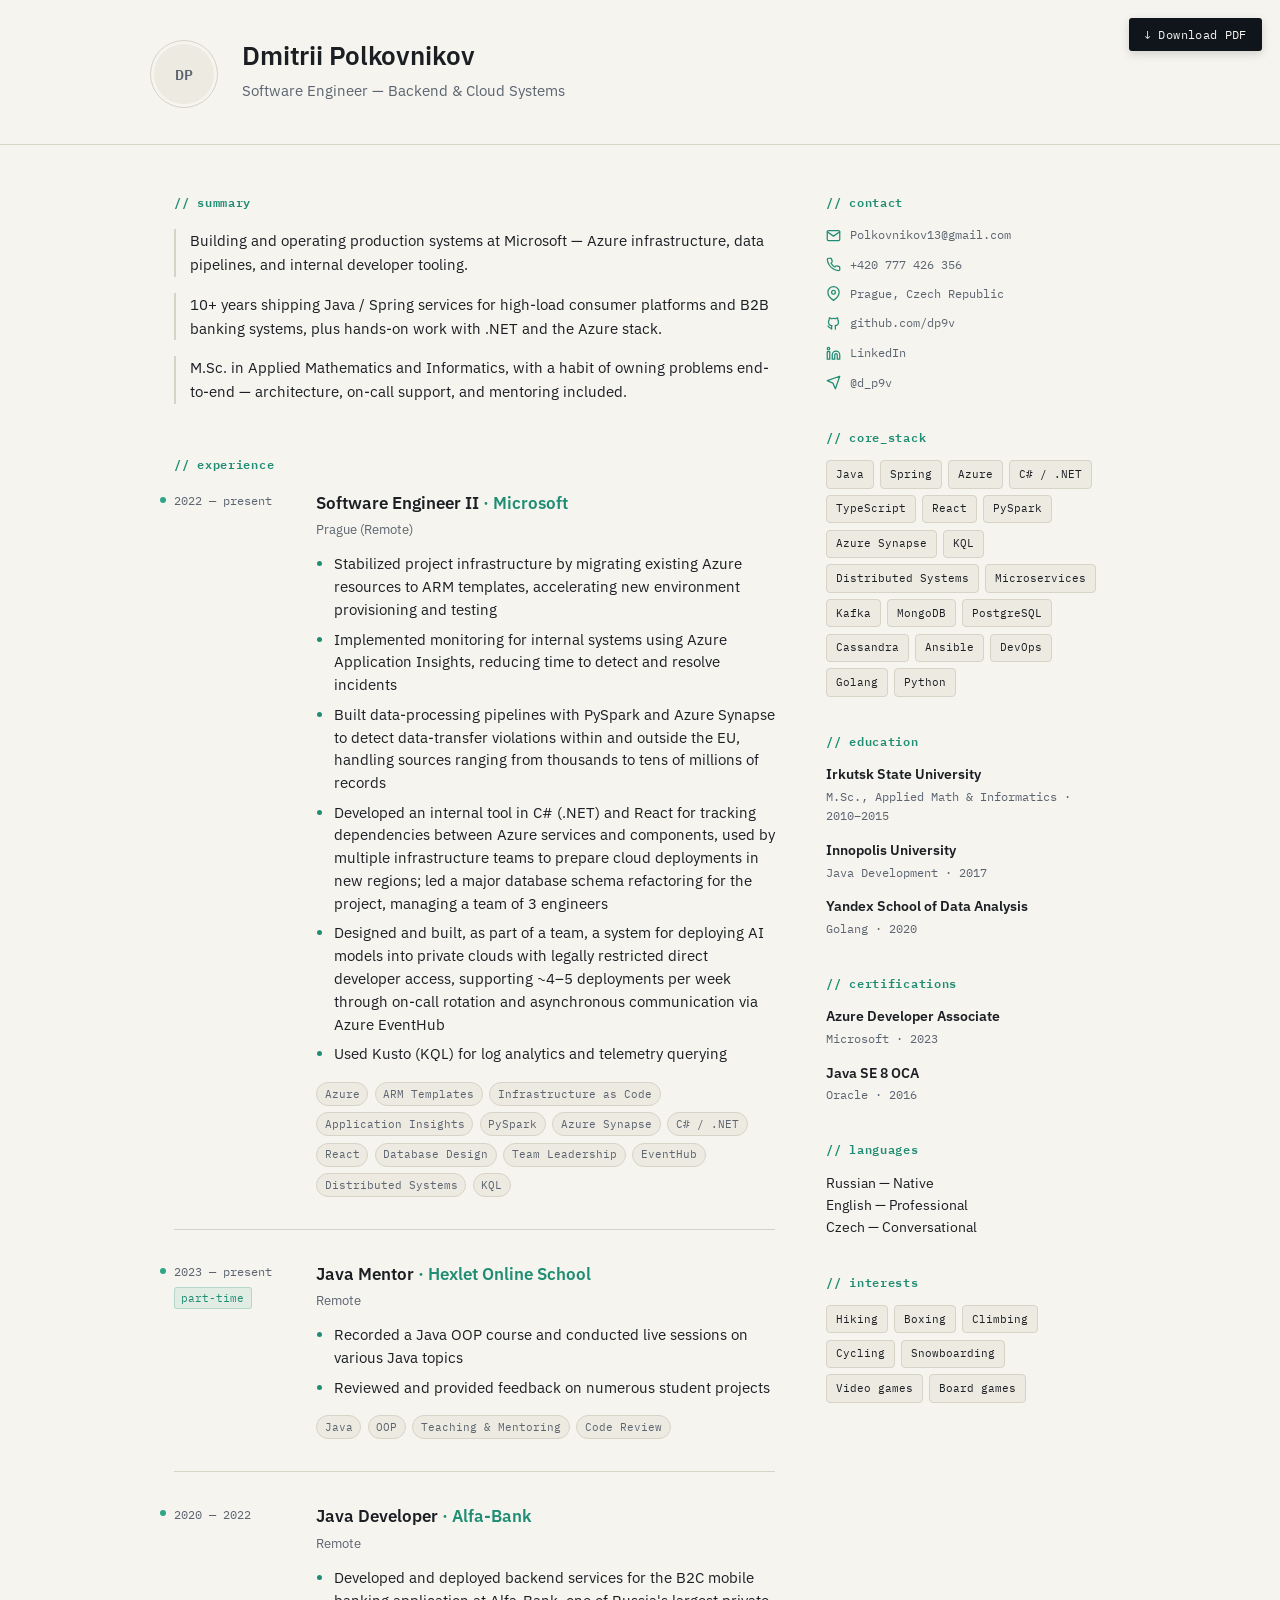
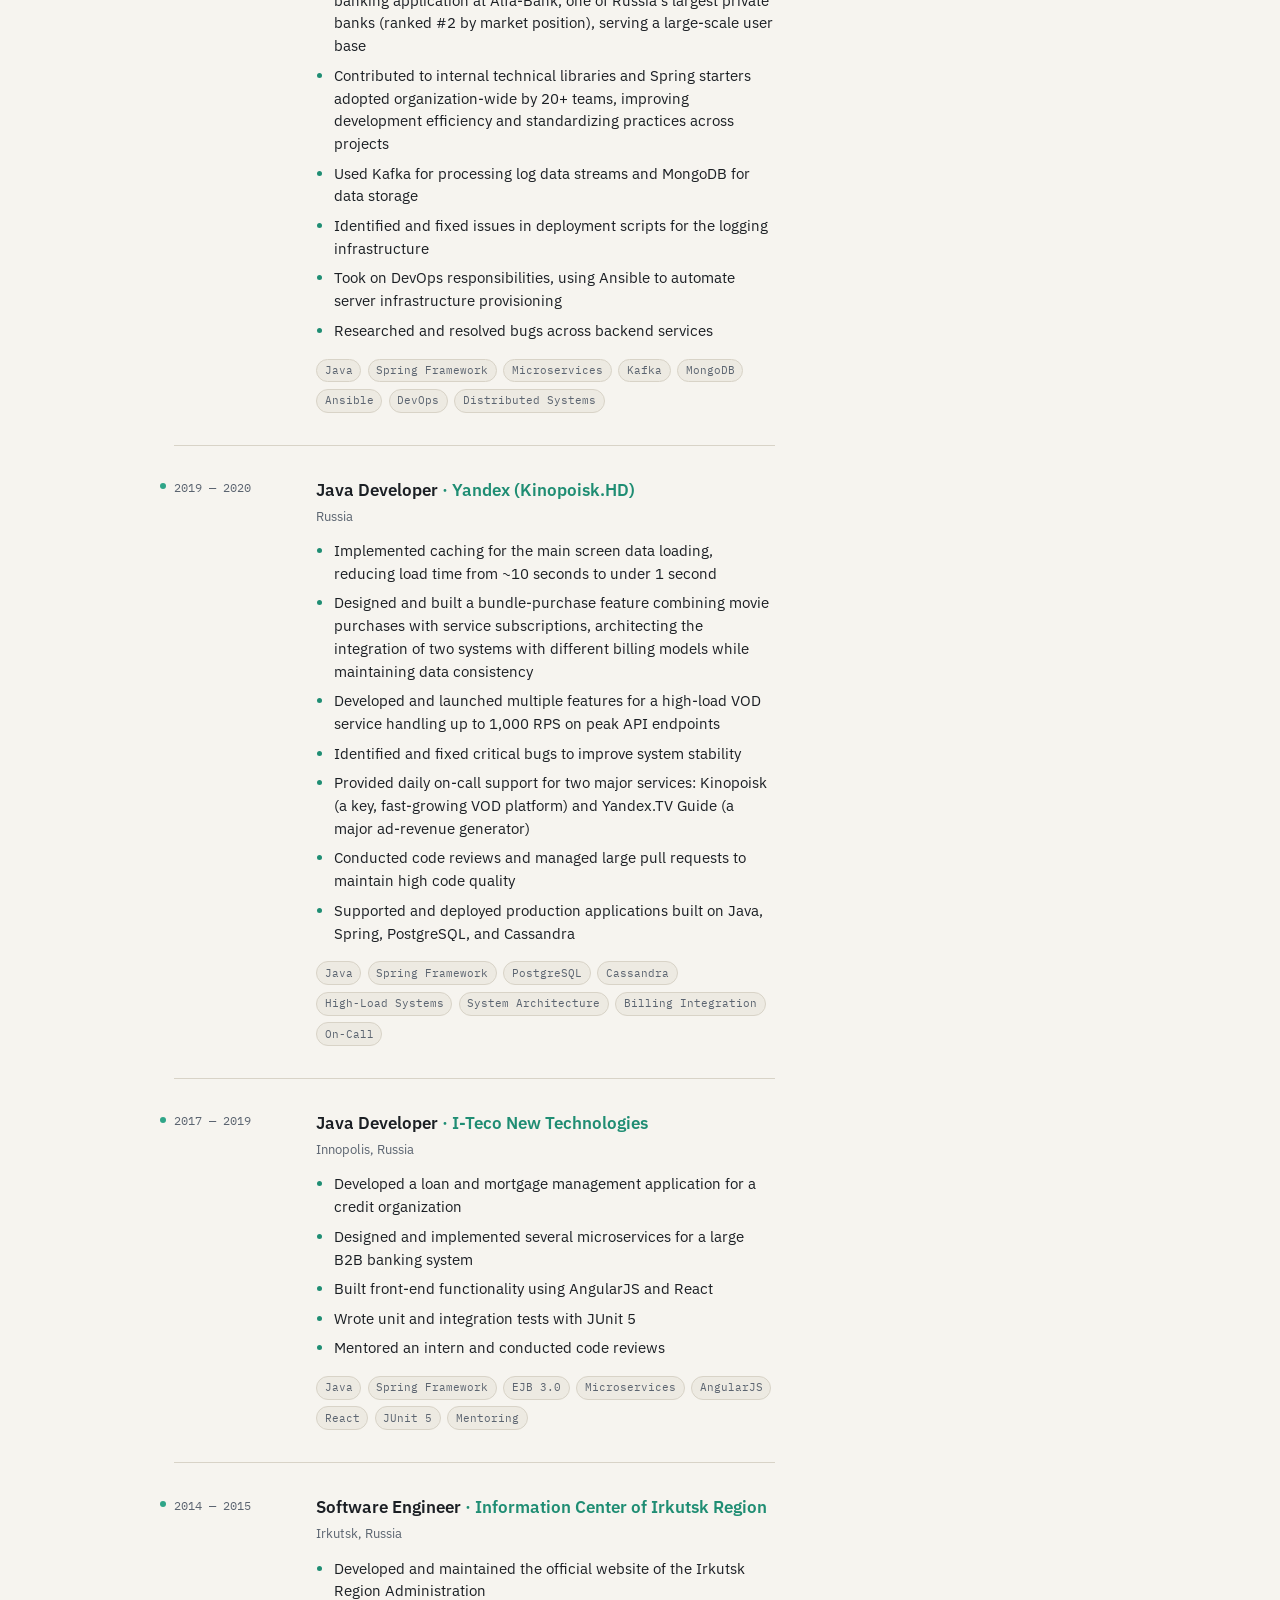
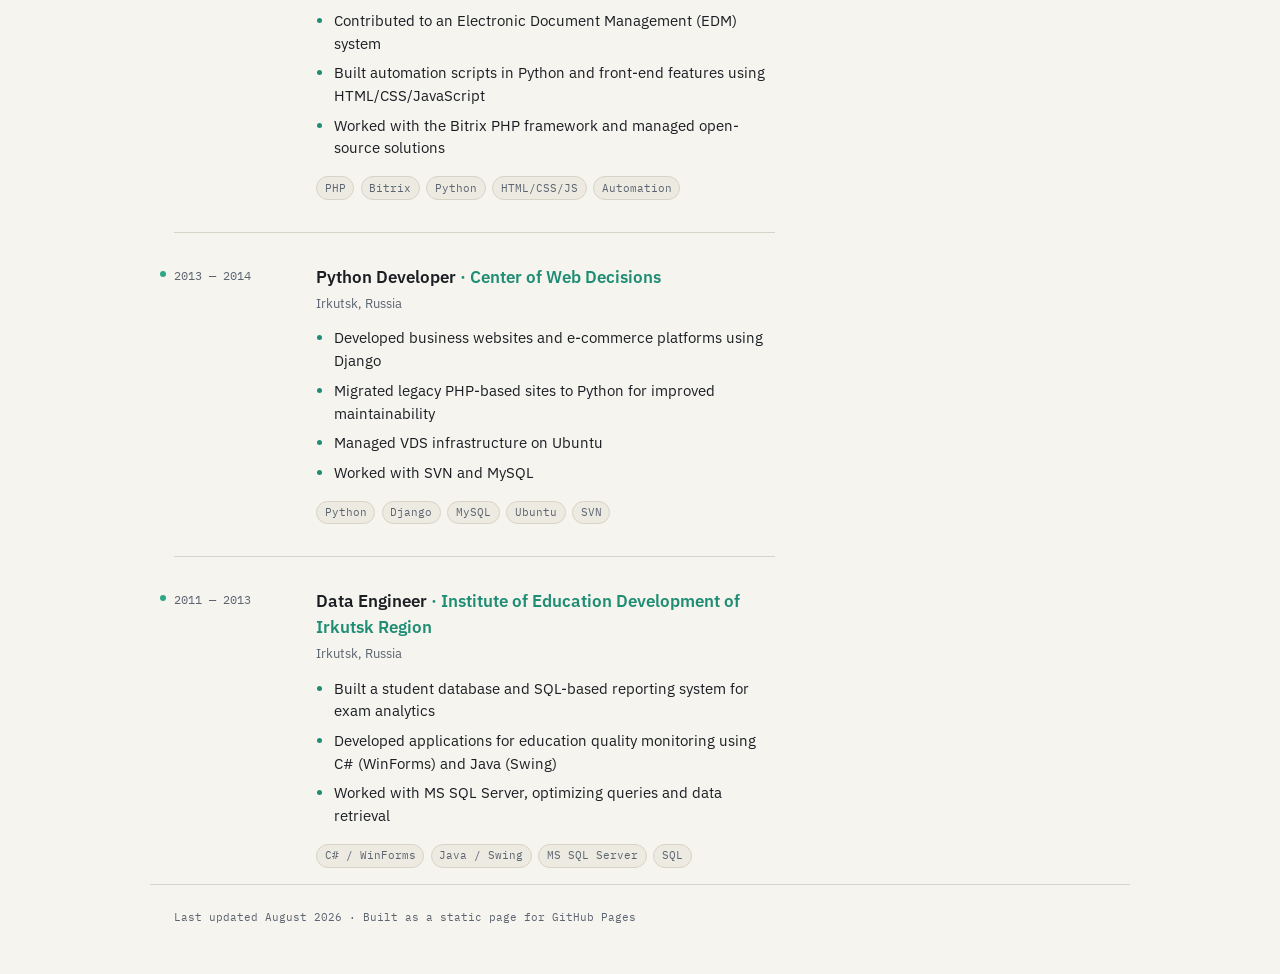
==== index.html @ c94489e0 "Update index.html" ====
<!DOCTYPE html>
<html lang="en">
<head>
<meta charset="UTF-8">
<meta name="viewport" content="width=device-width, initial-scale=1.0">
<title>Dmitrii Polkovnikov — Software Engineer</title>
<meta name="description" content="Dmitrii Polkovnikov — Software Engineer, backend & cloud systems, Prague, Czech Republic.">
<link rel="preconnect" href="https://fonts.googleapis.com">
<link rel="preconnect" href="https://fonts.gstatic.com" crossorigin>
<link href="https://fonts.googleapis.com/css2?family=IBM+Plex+Mono:wght@400;500;600;700&family=IBM+Plex+Sans:wght@400;500;600;700&display=swap" rel="stylesheet">
<style>
  :root{
    --ink: #10151c;
    --paper: #f6f4ef;
    --paper-alt: #edeae2;
    --paper-text: #1b1f24;
    --text-soft: #5b6470;
    --rule: #d8d3c7;
    --accent: #2fa588;
    --accent-dim: #1f8d73;
    --amber: #b5822a;
    --mono: 'IBM Plex Mono', ui-monospace, SFMono-Regular, Menlo, monospace;
    --sans: 'IBM Plex Sans', -apple-system, BlinkMacSystemFont, 'Segoe UI', sans-serif;
    --max: 980px;
  }

  *{ box-sizing: border-box; }
  html{ scroll-behavior: smooth; }
  body{
    margin:0;
    background: var(--paper);
    color: var(--paper-text);
    font-family: var(--sans);
    line-height: 1.55;
    -webkit-font-smoothing: antialiased;
  }
  a{ color: inherit; }

  .eyebrow{
    font-family: var(--mono);
    font-size: 0.74rem;
    letter-spacing: 0.06em;
    color: var(--accent-dim);
    text-transform: lowercase;
    margin: 0 0 1.1rem 0;
    font-weight: 600;
  }

  /* ---------- Print button ---------- */
  #print-btn{
    position: fixed;
    top: 18px;
    right: 18px;
    z-index: 50;
    font-family: var(--mono);
    font-size: 0.76rem;
    letter-spacing: 0.03em;
    background: var(--ink);
    color: var(--paper);
    border: none;
    padding: 0.55rem 0.95rem;
    border-radius: 3px;
    cursor: pointer;
    box-shadow: 0 3px 10px rgba(0,0,0,0.15);
    transition: transform 0.15s ease, box-shadow 0.15s ease;
  }
  #print-btn:hover{ transform: translateY(-1px); }
  #print-btn:focus-visible{ outline: 2px solid var(--accent); outline-offset: 2px; }

  /* ---------- Hero (quiet) ---------- */
  .hero{
    border-bottom: 1px solid var(--rule);
    padding: 2.2rem 1.5rem 1.9rem;
  }
  .hero-inner{
    max-width: var(--max);
    margin: 0 auto;
    display: flex;
    gap: 1.5rem;
    align-items: center;
  }
  .avatar-wrap{
    flex: none;
    width: 68px;
    height: 68px;
    border-radius: 50%;
    border: 1px solid var(--rule);
    padding: 3px;
  }
  #avatar, #avatar-fallback{
    width: 100%;
    height: 100%;
    border-radius: 50%;
    object-fit: cover;
    display: block;
  }
  #avatar-fallback{
    display: none;
    align-items: center;
    justify-content: center;
    background: var(--paper-alt);
    font-family: var(--mono);
    font-weight: 600;
    font-size: 0.95rem;
    letter-spacing: 0.03em;
    color: var(--text-soft);
  }
  .hero-text{ min-width: 0; }
  .hero h1{
    font-family: var(--sans);
    font-size: clamp(1.35rem, 3vw, 1.65rem);
    font-weight: 600;
    letter-spacing: -0.005em;
    margin: 0 0 0.2rem;
  }
  .hero .role{
    font-size: 0.94rem;
    color: var(--text-soft);
    margin: 0 0 0.7rem;
  }
  .contact-list{
    list-style: none;
    display: flex;
    flex-direction: column;
    gap: 0.6rem;
    padding: 0;
    margin: 0;
    font-family: var(--mono);
    font-size: 0.78rem;
    color: var(--text-soft);
  }
  .contact-list li{ display: flex; align-items: center; gap: 0.55rem; }
  .contact-list svg{
    flex: none;
    width: 15px;
    height: 15px;
    color: var(--accent-dim);
  }
  .contact-list a{ text-decoration: none; border-bottom: 1px solid transparent; word-break: break-word; }
  .contact-list a:hover{ border-color: var(--accent-dim); color: var(--accent-dim); }

  /* ---------- Layout ---------- */
  .layout{
    max-width: var(--max);
    margin: 0 auto;
    padding: 3rem 1.5rem 1rem;
    display: grid;
    grid-template-columns: 1fr 280px;
    gap: 3.2rem;
    align-items: start;
  }
  main section{ margin-bottom: 3.2rem; }
  main section:last-child{ margin-bottom: 0; }

  .summary-lines{ max-width: 62ch; }
  .summary-lines p{
    margin: 0 0 1rem;
    padding-left: 0.9rem;
    border-left: 2px solid var(--rule);
    font-size: 0.96rem;
  }
  .summary-lines p:last-child{ margin-bottom: 0; }

  /* ---------- Experience log ---------- */
  .log-entry{
    position: relative;
    display: grid;
    grid-template-columns: 118px 1fr;
    gap: 1.5rem;
    padding-bottom: 2rem;
    border-bottom: 1px solid var(--rule);
    margin-bottom: 2rem;
  }
  .log-entry:last-child{ border-bottom: none; margin-bottom: 0; padding-bottom: 0; }

  .entry-meta{
    font-family: var(--mono);
    font-size: 0.74rem;
    color: var(--text-soft);
    padding-top: 0.15rem;
    position: relative;
  }
  .entry-meta::before{
    content: "";
    position: absolute;
    left: -0.85rem;
    top: 0.35rem;
    width: 6px;
    height: 6px;
    border-radius: 50%;
    background: var(--accent);
  }
  .entry-date{ display: block; line-height: 1.4; }
  .entry-tag{
    display: inline-block;
    margin-top: 0.4rem;
    font-size: 0.66rem;
    color: var(--accent-dim);
    background: rgba(47,165,136,0.1);
    border: 1px solid rgba(47,165,136,0.25);
    padding: 0.1rem 0.4rem;
    border-radius: 3px;
  }

  .entry-body h3{
    font-family: var(--sans);
    font-size: 1.04rem;
    font-weight: 600;
    margin: 0 0 0.15rem;
  }
  .entry-company{ color: var(--accent-dim); font-weight: 600; }
  .entry-location{
    margin: 0 0 0.85rem;
    font-size: 0.83rem;
    color: var(--text-soft);
  }
  .entry-body ul{
    margin: 0 0 1rem;
    padding-left: 1.1rem;
  }
  .entry-body li{
    margin-bottom: 0.42rem;
    font-size: 0.92rem;
  }
  .entry-body li::marker{ color: var(--accent-dim); }

  .entry-skills{
    display: flex;
    flex-wrap: wrap;
    gap: 0.4rem;
  }
  .entry-skills span{
    font-family: var(--mono);
    font-size: 0.68rem;
    color: var(--text-soft);
    border: 1px solid var(--rule);
    padding: 0.16rem 0.48rem;
    border-radius: 999px;
    background: var(--paper-alt);
  }

  /* ---------- Sidebar ---------- */
  aside{
    display: flex;
    flex-direction: column;
    gap: 2.2rem;
  }
  .side-block h4{
    font-family: var(--mono);
    font-size: 0.74rem;
    letter-spacing: 0.06em;
    text-transform: lowercase;
    color: var(--accent-dim);
    margin: 0 0 0.85rem;
    font-weight: 600;
  }

  .chip-cloud{ display: flex; flex-wrap: wrap; gap: 0.4rem; }
  .chip-cloud span{
    font-family: var(--mono);
    font-size: 0.7rem;
    padding: 0.28rem 0.55rem;
    border-radius: 4px;
    background: var(--paper-alt);
    border: 1px solid var(--rule);
    color: var(--paper-text);
  }

  .side-list{ display: flex; flex-direction: column; gap: 0.9rem; }
  .side-item h5{
    font-size: 0.86rem;
    font-weight: 600;
    margin: 0 0 0.1rem;
  }
  .side-item p{
    margin: 0;
    font-size: 0.78rem;
    color: var(--text-soft);
    font-family: var(--mono);
  }

  .side-block p.plain{
    margin: 0;
    font-size: 0.86rem;
    color: var(--paper-text);
    line-height: 1.6;
  }

  footer{
    max-width: var(--max);
    margin: 0 auto;
    padding: 1.5rem 1.5rem 3rem;
    font-family: var(--mono);
    font-size: 0.7rem;
    color: var(--text-soft);
    border-top: 1px solid var(--rule);
  }

  /* ---------- Responsive ---------- */
  @media (max-width: 800px){
    .layout{ grid-template-columns: 1fr; gap: 2.4rem; }
    aside{ position: static; }
  }
  @media (max-width: 560px){
    .hero-inner{ flex-direction: column; align-items: flex-start; }
    .log-entry{ grid-template-columns: 1fr; }
    .entry-meta::before{ left: -0.6rem; }
  }

  /* ---------- Print ---------- */
  @media print{
    #print-btn{ display: none; }

    *{
      -webkit-print-color-adjust: exact;
      print-color-adjust: exact;
    }

    /* Print as one continuous page, matching the on-screen layout
       exactly (two-column sidebar, grid entries) instead of
       paginating into A4/Letter sheets. */
    html, body{ background: var(--paper); }

    @page{
      size: 1180px 100000px;
      margin: 0;
    }

    .hero{ padding-top: 2.2rem; }
    footer{ padding-bottom: 2.2rem; }
  }
</style>
</head>
<body>

<button id="print-btn" onclick="window.print()">↓ Download PDF</button>

<header class="hero">
  <div class="hero-inner">
    <div class="avatar-wrap">
      <img id="avatar" src="photo.jpg" alt="Dmitrii Polkovnikov"
           onerror="this.style.display='none'; document.getElementById('avatar-fallback').style.display='flex';">
      <div id="avatar-fallback">DP</div>
    </div>
    <div class="hero-text">
      <h1>Dmitrii Polkovnikov</h1>
      <p class="role">Software Engineer — Backend &amp; Cloud Systems</p>
    </div>
  </div>
</header>

<div class="layout">
  <main>

    <section class="summary">
      <p class="eyebrow">// summary</p>
      <div class="summary-lines">
        <p>Building and operating production systems at Microsoft — Azure infrastructure, data pipelines, and internal developer tooling.</p>
        <p>10+ years shipping Java / Spring services for high-load consumer platforms and B2B banking systems, plus hands-on work with .NET and the Azure stack.</p>
        <p>M.Sc. in Applied Mathematics and Informatics, with a habit of owning problems end-to-end — architecture, on-call support, and mentoring included.</p>
      </div>
    </section>

    <section class="experience">
      <p class="eyebrow">// experience</p>

      <article class="log-entry">
        <div class="entry-meta">
          <span class="entry-date">2022 — present</span>
        </div>
        <div class="entry-body">
          <h3>Software Engineer II <span class="entry-company">· Microsoft</span></h3>
          <p class="entry-location">Prague (Remote)</p>
          <ul>
            <li>Stabilized project infrastructure by migrating existing Azure resources to ARM templates, accelerating new environment provisioning and testing</li>
            <li>Implemented monitoring for internal systems using Azure Application Insights, reducing time to detect and resolve incidents</li>
            <li>Built data-processing pipelines with PySpark and Azure Synapse to detect data-transfer violations within and outside the EU, handling sources ranging from thousands to tens of millions of records</li>
            <li>Developed an internal tool in C# (.NET) and React for tracking dependencies between Azure services and components, used by multiple infrastructure teams to prepare cloud deployments in new regions; led a major database schema refactoring for the project, managing a team of 3 engineers</li>
            <li>Designed and built, as part of a team, a system for deploying AI models into private clouds with legally restricted direct developer access, supporting ~4–5 deployments per week through on-call rotation and asynchronous communication via Azure EventHub</li>
            <li>Used Kusto (KQL) for log analytics and telemetry querying</li>
          </ul>
          <div class="entry-skills">
            <span>Azure</span><span>ARM Templates</span><span>Infrastructure as Code</span><span>Application Insights</span>
            <span>PySpark</span><span>Azure Synapse</span><span>C# / .NET</span><span>React</span>
            <span>Database Design</span><span>Team Leadership</span><span>EventHub</span><span>Distributed Systems</span><span>KQL</span>
          </div>
        </div>
      </article>

      <article class="log-entry">
        <div class="entry-meta">
          <span class="entry-date">2023 — present</span>
          <span class="entry-tag">part-time</span>
        </div>
        <div class="entry-body">
          <h3>Java Mentor <span class="entry-company">· Hexlet Online School</span></h3>
          <p class="entry-location">Remote</p>
          <ul>
            <li>Recorded a Java OOP course and conducted live sessions on various Java topics</li>
            <li>Reviewed and provided feedback on numerous student projects</li>
          </ul>
          <div class="entry-skills">
            <span>Java</span><span>OOP</span><span>Teaching &amp; Mentoring</span><span>Code Review</span>
          </div>
        </div>
      </article>

      <article class="log-entry">
        <div class="entry-meta">
          <span class="entry-date">2020 — 2022</span>
        </div>
        <div class="entry-body">
          <h3>Java Developer <span class="entry-company">· Alfa-Bank</span></h3>
          <p class="entry-location">Remote</p>
          <ul>
            <li>Developed and deployed backend services for the B2C mobile banking application at Alfa-Bank, one of Russia's largest private banks (ranked #2 by market position), serving a large-scale user base</li>
            <li>Contributed to internal technical libraries and Spring starters adopted organization-wide by 20+ teams, improving development efficiency and standardizing practices across projects</li>
            <li>Used Kafka for processing log data streams and MongoDB for data storage</li>
            <li>Identified and fixed issues in deployment scripts for the logging infrastructure</li>
            <li>Took on DevOps responsibilities, using Ansible to automate server infrastructure provisioning</li>
            <li>Researched and resolved bugs across backend services</li>
          </ul>
          <div class="entry-skills">
            <span>Java</span><span>Spring Framework</span><span>Microservices</span><span>Kafka</span>
            <span>MongoDB</span><span>Ansible</span><span>DevOps</span><span>Distributed Systems</span>
          </div>
        </div>
      </article>

      <article class="log-entry">
        <div class="entry-meta">
          <span class="entry-date">2019 — 2020</span>
        </div>
        <div class="entry-body">
          <h3>Java Developer <span class="entry-company">· Yandex (Kinopoisk.HD)</span></h3>
          <p class="entry-location">Russia</p>
          <ul>
            <li>Implemented caching for the main screen data loading, reducing load time from ~10 seconds to under 1 second</li>
            <li>Designed and built a bundle-purchase feature combining movie purchases with service subscriptions, architecting the integration of two systems with different billing models while maintaining data consistency</li>
            <li>Developed and launched multiple features for a high-load VOD service handling up to 1,000 RPS on peak API endpoints</li>
            <li>Identified and fixed critical bugs to improve system stability</li>
            <li>Provided daily on-call support for two major services: Kinopoisk (a key, fast-growing VOD platform) and Yandex.TV Guide (a major ad-revenue generator)</li>
            <li>Conducted code reviews and managed large pull requests to maintain high code quality</li>
            <li>Supported and deployed production applications built on Java, Spring, PostgreSQL, and Cassandra</li>
          </ul>
          <div class="entry-skills">
            <span>Java</span><span>Spring Framework</span><span>PostgreSQL</span><span>Cassandra</span>
            <span>High-Load Systems</span><span>System Architecture</span><span>Billing Integration</span><span>On-Call</span>
          </div>
        </div>
      </article>

      <article class="log-entry">
        <div class="entry-meta">
          <span class="entry-date">2017 — 2019</span>
        </div>
        <div class="entry-body">
          <h3>Java Developer <span class="entry-company">· I-Teco New Technologies</span></h3>
          <p class="entry-location">Innopolis, Russia</p>
          <ul>
            <li>Developed a loan and mortgage management application for a credit organization</li>
            <li>Designed and implemented several microservices for a large B2B banking system</li>
            <li>Built front-end functionality using AngularJS and React</li>
            <li>Wrote unit and integration tests with JUnit 5</li>
            <li>Mentored an intern and conducted code reviews</li>
          </ul>
          <div class="entry-skills">
            <span>Java</span><span>Spring Framework</span><span>EJB 3.0</span><span>Microservices</span>
            <span>AngularJS</span><span>React</span><span>JUnit 5</span><span>Mentoring</span>
          </div>
        </div>
      </article>

      <article class="log-entry">
        <div class="entry-meta">
          <span class="entry-date">2014 — 2015</span>
        </div>
        <div class="entry-body">
          <h3>Software Engineer <span class="entry-company">· Information Center of Irkutsk Region</span></h3>
          <p class="entry-location">Irkutsk, Russia</p>
          <ul>
            <li>Developed and maintained the official website of the Irkutsk Region Administration</li>
            <li>Contributed to an Electronic Document Management (EDM) system</li>
            <li>Built automation scripts in Python and front-end features using HTML/CSS/JavaScript</li>
            <li>Worked with the Bitrix PHP framework and managed open-source solutions</li>
          </ul>
          <div class="entry-skills">
            <span>PHP</span><span>Bitrix</span><span>Python</span><span>HTML/CSS/JS</span><span>Automation</span>
          </div>
        </div>
      </article>

      <article class="log-entry">
        <div class="entry-meta">
          <span class="entry-date">2013 — 2014</span>
        </div>
        <div class="entry-body">
          <h3>Python Developer <span class="entry-company">· Center of Web Decisions</span></h3>
          <p class="entry-location">Irkutsk, Russia</p>
          <ul>
            <li>Developed business websites and e-commerce platforms using Django</li>
            <li>Migrated legacy PHP-based sites to Python for improved maintainability</li>
            <li>Managed VDS infrastructure on Ubuntu</li>
            <li>Worked with SVN and MySQL</li>
          </ul>
          <div class="entry-skills">
            <span>Python</span><span>Django</span><span>MySQL</span><span>Ubuntu</span><span>SVN</span>
          </div>
        </div>
      </article>

      <article class="log-entry">
        <div class="entry-meta">
          <span class="entry-date">2011 — 2013</span>
        </div>
        <div class="entry-body">
          <h3>Data Engineer <span class="entry-company">· Institute of Education Development of Irkutsk Region</span></h3>
          <p class="entry-location">Irkutsk, Russia</p>
          <ul>
            <li>Built a student database and SQL-based reporting system for exam analytics</li>
            <li>Developed applications for education quality monitoring using C# (WinForms) and Java (Swing)</li>
            <li>Worked with MS SQL Server, optimizing queries and data retrieval</li>
          </ul>
          <div class="entry-skills">
            <span>C# / WinForms</span><span>Java / Swing</span><span>MS SQL Server</span><span>SQL</span>
          </div>
        </div>
      </article>

    </section>
  </main>

  <aside>
    <div class="side-block">
      <h4>// contact</h4>
      <ul class="contact-list">
        <li>
          <svg viewBox="0 0 24 24" fill="none" stroke="currentColor" stroke-width="2" stroke-linecap="round" stroke-linejoin="round"><path d="M4 4h16c1.1 0 2 .9 2 2v12c0 1.1-.9 2-2 2H4c-1.1 0-2-.9-2-2V6c0-1.1.9-2 2-2z"></path><polyline points="22 6 12 13 2 6"></polyline></svg>
          <a href="mailto:Polkovnikov13@gmail.com">Polkovnikov13@gmail.com</a>
        </li>
        <li>
          <svg viewBox="0 0 24 24" fill="none" stroke="currentColor" stroke-width="2" stroke-linecap="round" stroke-linejoin="round"><path d="M22 16.92v3a2 2 0 0 1-2.18 2 19.79 19.79 0 0 1-8.63-3.07 19.5 19.5 0 0 1-6-6 19.79 19.79 0 0 1-3.07-8.67A2 2 0 0 1 4.11 2h3a2 2 0 0 1 2 1.72c.13.96.36 1.9.7 2.81a2 2 0 0 1-.45 2.11L8.09 9.91a16 16 0 0 0 6 6l1.27-1.27a2 2 0 0 1 2.11-.45c.91.34 1.85.57 2.81.7A2 2 0 0 1 22 16.92z"></path></svg>
          <span>+420 777 426 356</span>
        </li>
        <li>
          <svg viewBox="0 0 24 24" fill="none" stroke="currentColor" stroke-width="2" stroke-linecap="round" stroke-linejoin="round"><path d="M21 10c0 7-9 13-9 13s-9-6-9-13a9 9 0 0 1 18 0z"></path><circle cx="12" cy="10" r="3"></circle></svg>
          <span>Prague, Czech Republic</span>
        </li>
        <li>
          <svg viewBox="0 0 24 24" fill="none" stroke="currentColor" stroke-width="2" stroke-linecap="round" stroke-linejoin="round"><path d="M9 19c-4.3 1.4-4.3-2.5-6-3m12 5v-3.5c0-1 .1-1.4-.5-2 2.8-.3 5.5-1.4 5.5-6a4.6 4.6 0 0 0-1.3-3.2 4.2 4.2 0 0 0-.1-3.2s-1.1-.3-3.5 1.3a12.3 12.3 0 0 0-6.2 0C6.5 2.8 5.4 3.1 5.4 3.1a4.2 4.2 0 0 0-.1 3.2A4.6 4.6 0 0 0 4 9.5c0 4.6 2.7 5.7 5.5 6-.6.6-.6 1.2-.5 2V21"></path></svg>
          <a href="https://github.com/dp9v" target="_blank" rel="noopener">github.com/dp9v</a>
        </li>
        <li>
          <svg viewBox="0 0 24 24" fill="none" stroke="currentColor" stroke-width="2" stroke-linecap="round" stroke-linejoin="round"><path d="M16 8a6 6 0 0 1 6 6v7h-4v-7a2 2 0 0 0-2-2 2 2 0 0 0-2 2v7h-4v-7a6 6 0 0 1 6-6z"></path><rect x="2" y="9" width="4" height="12"></rect><circle cx="4" cy="4" r="2"></circle></svg>
          <a href="https://www.linkedin.com/in/dmitrii-polkovnikov" target="_blank" rel="noopener">LinkedIn</a>
        </li>
        <li>
          <svg viewBox="0 0 24 24" fill="none" stroke="currentColor" stroke-width="2" stroke-linecap="round" stroke-linejoin="round"><polygon points="22 2 15 22 11 13 2 9 22 2"></polygon></svg>
          <a href="https://t.me/d_p9v" target="_blank" rel="noopener">@d_p9v</a>
        </li>
      </ul>
    </div>

    <div class="side-block">
      <h4>// core_stack</h4>
      <div class="chip-cloud">
        <span>Java</span><span>Spring</span><span>Azure</span><span>C# / .NET</span>
        <span>TypeScript</span><span>React</span><span>PySpark</span><span>Azure Synapse</span><span>KQL</span>
        <span>Distributed Systems</span><span>Microservices</span><span>Kafka</span><span>MongoDB</span>
        <span>PostgreSQL</span><span>Cassandra</span><span>Ansible</span><span>DevOps</span>
        <span>Golang</span><span>Python</span>
      </div>
    </div>

    <div class="side-block">
      <h4>// education</h4>
      <div class="side-list">
        <div class="side-item">
          <h5>Irkutsk State University</h5>
          <p>M.Sc., Applied Math &amp; Informatics · 2010–2015</p>
        </div>
        <div class="side-item">
          <h5>Innopolis University</h5>
          <p>Java Development · 2017</p>
        </div>
        <div class="side-item">
          <h5>Yandex School of Data Analysis</h5>
          <p>Golang · 2020</p>
        </div>
      </div>
    </div>

    <div class="side-block">
      <h4>// certifications</h4>
      <div class="side-list">
        <div class="side-item">
          <h5>Azure Developer Associate</h5>
          <p>Microsoft · 2023</p>
        </div>
        <div class="side-item">
          <h5>Java SE 8 OCA</h5>
          <p>Oracle · 2016</p>
        </div>
      </div>
    </div>

    <div class="side-block">
      <h4>// languages</h4>
      <p class="plain">Russian — Native<br>English — Professional<br>Czech — Conversational</p>
    </div>

    <div class="side-block">
      <h4>// interests</h4>
      <div class="chip-cloud">
        <span>Hiking</span><span>Boxing</span><span>Climbing</span><span>Cycling</span>
        <span>Snowboarding</span><span>Video games</span><span>Board games</span>
      </div>
    </div>
  </aside>
</div>

<footer>
  Last updated August 2026 · Built as a static page for GitHub Pages
</footer>

</body>
</html>
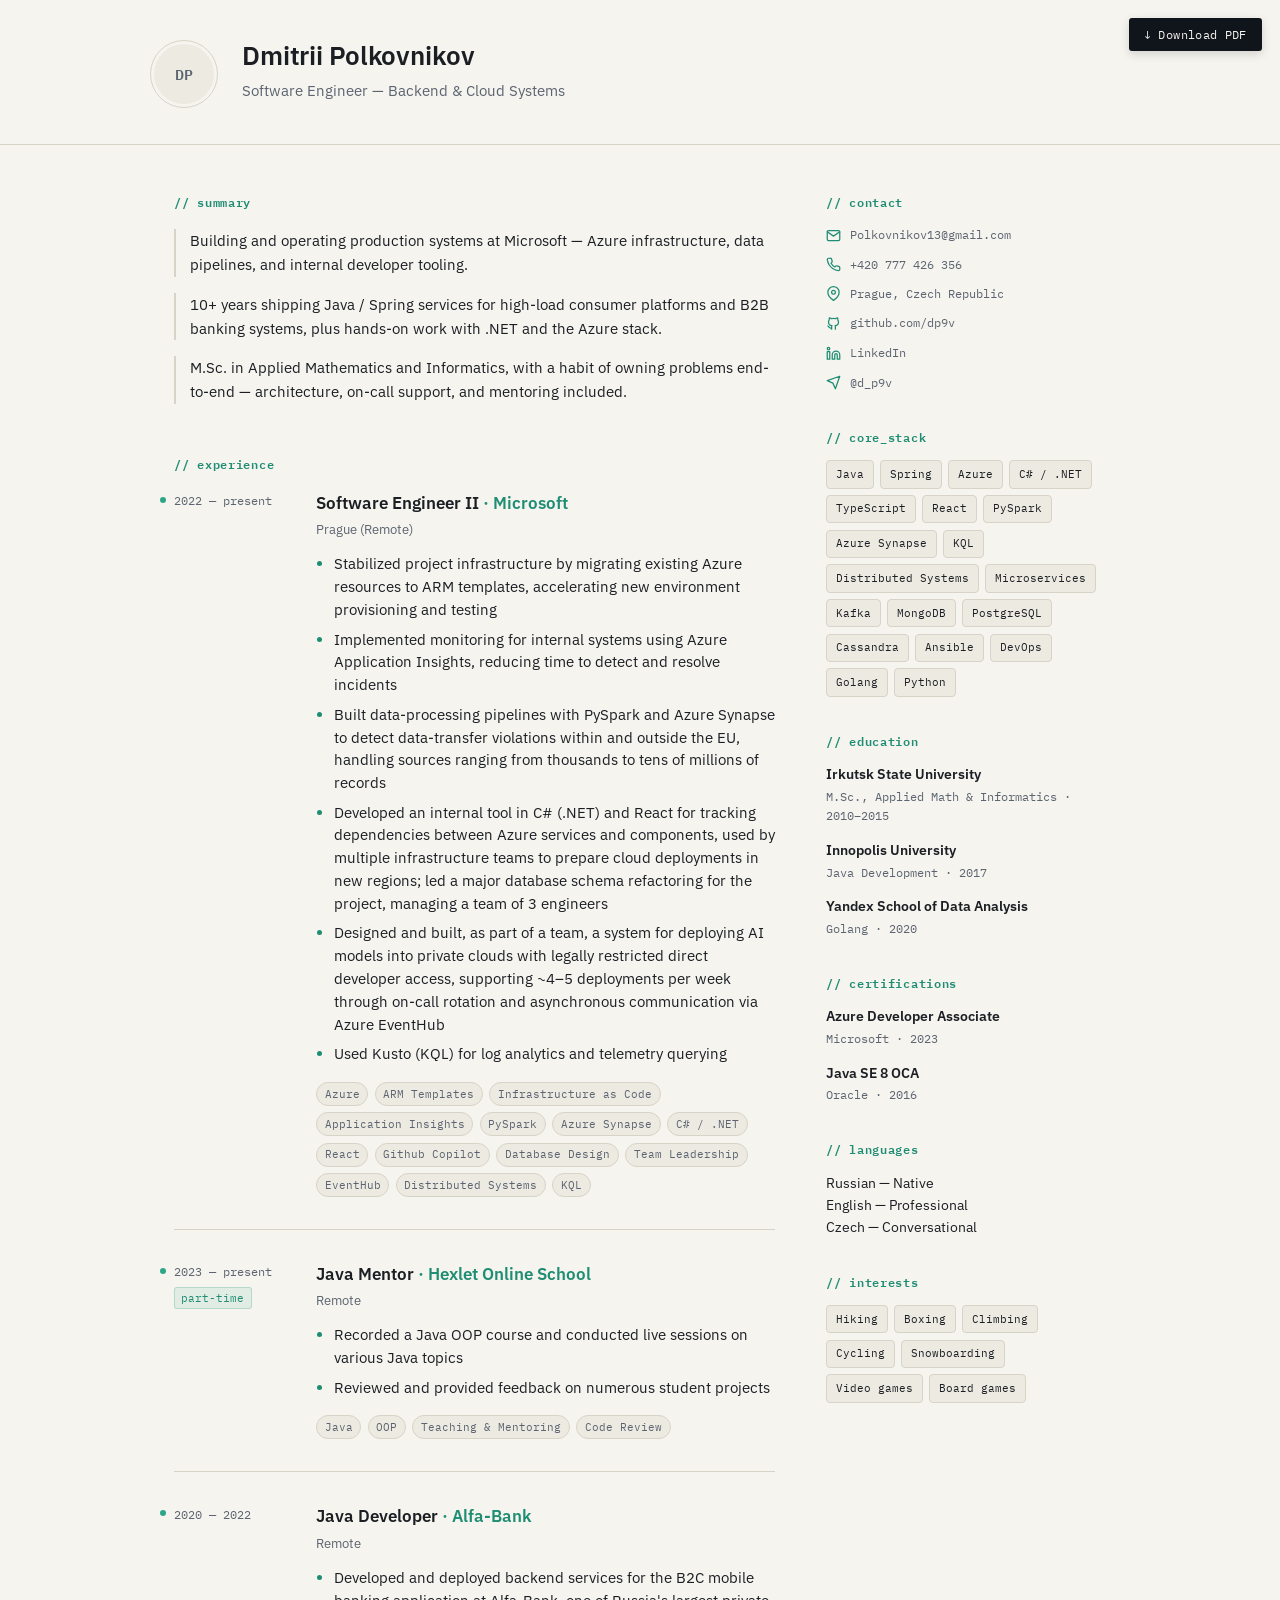
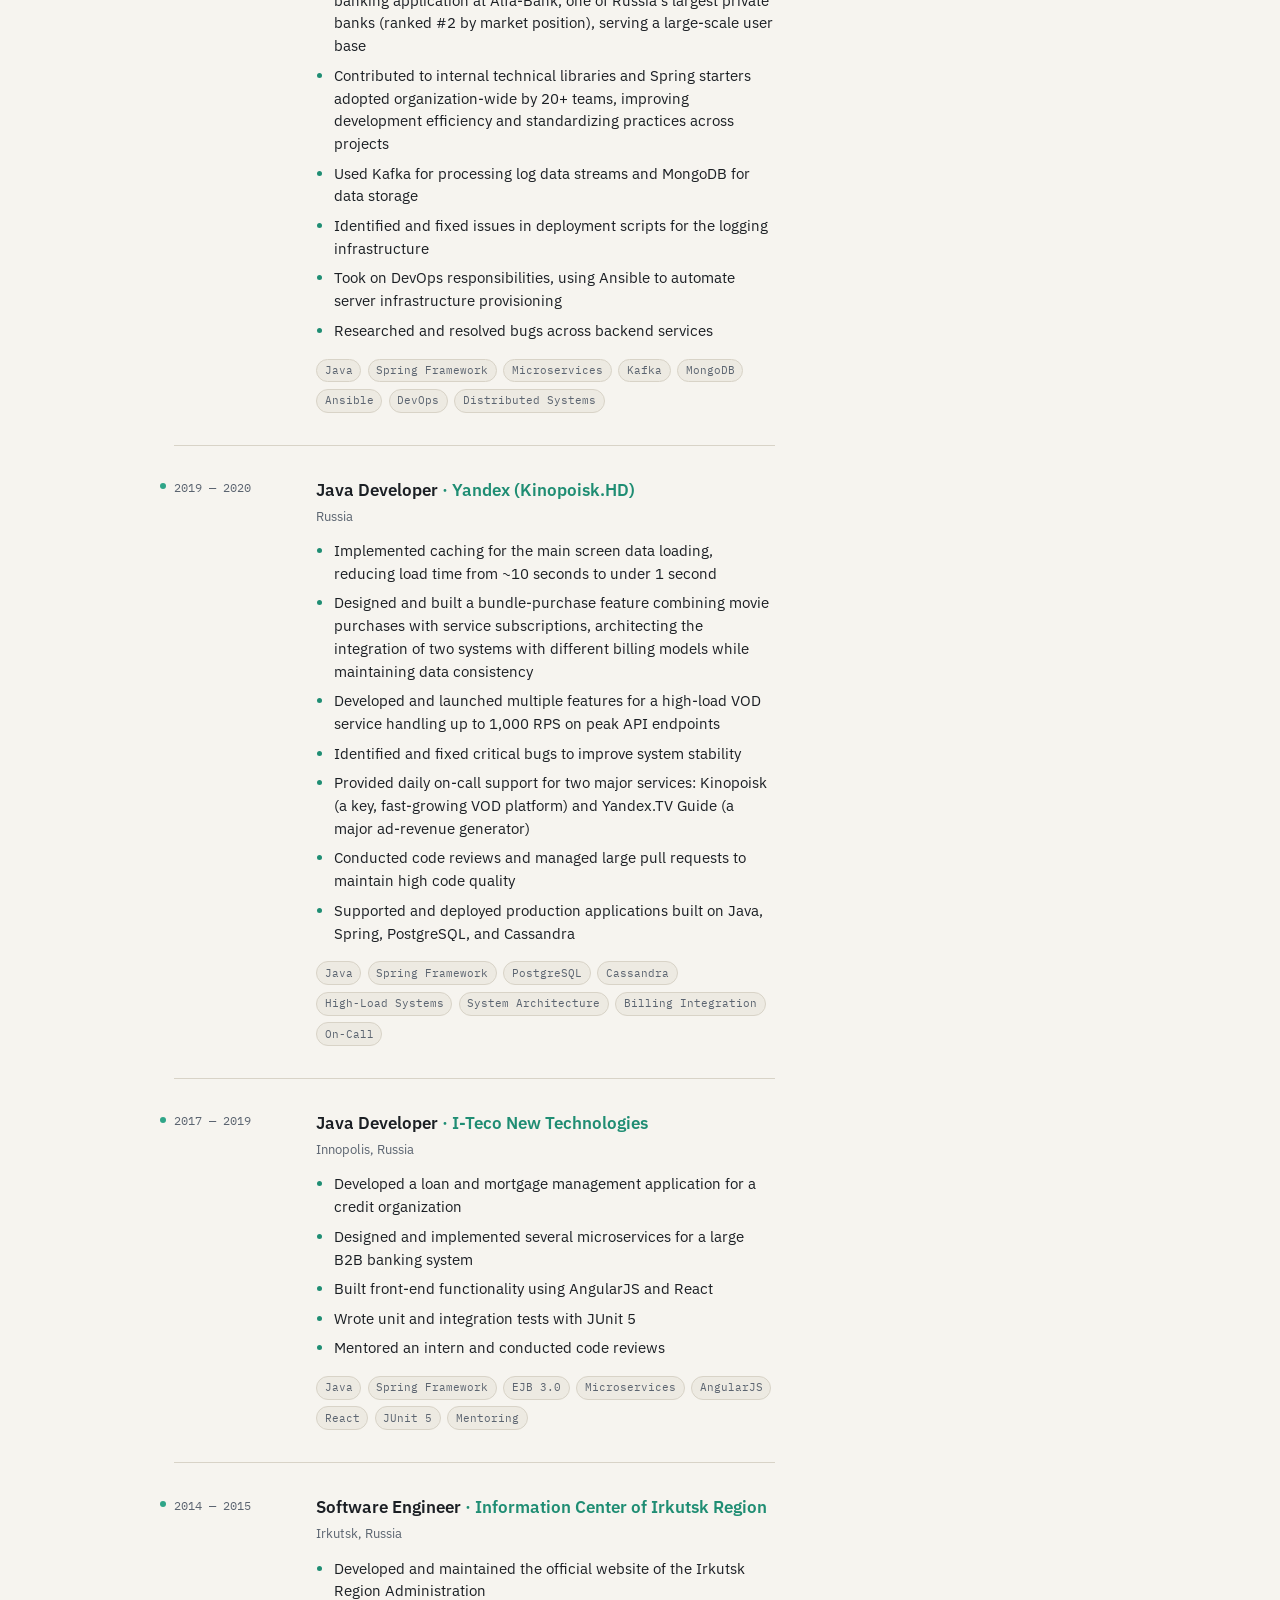
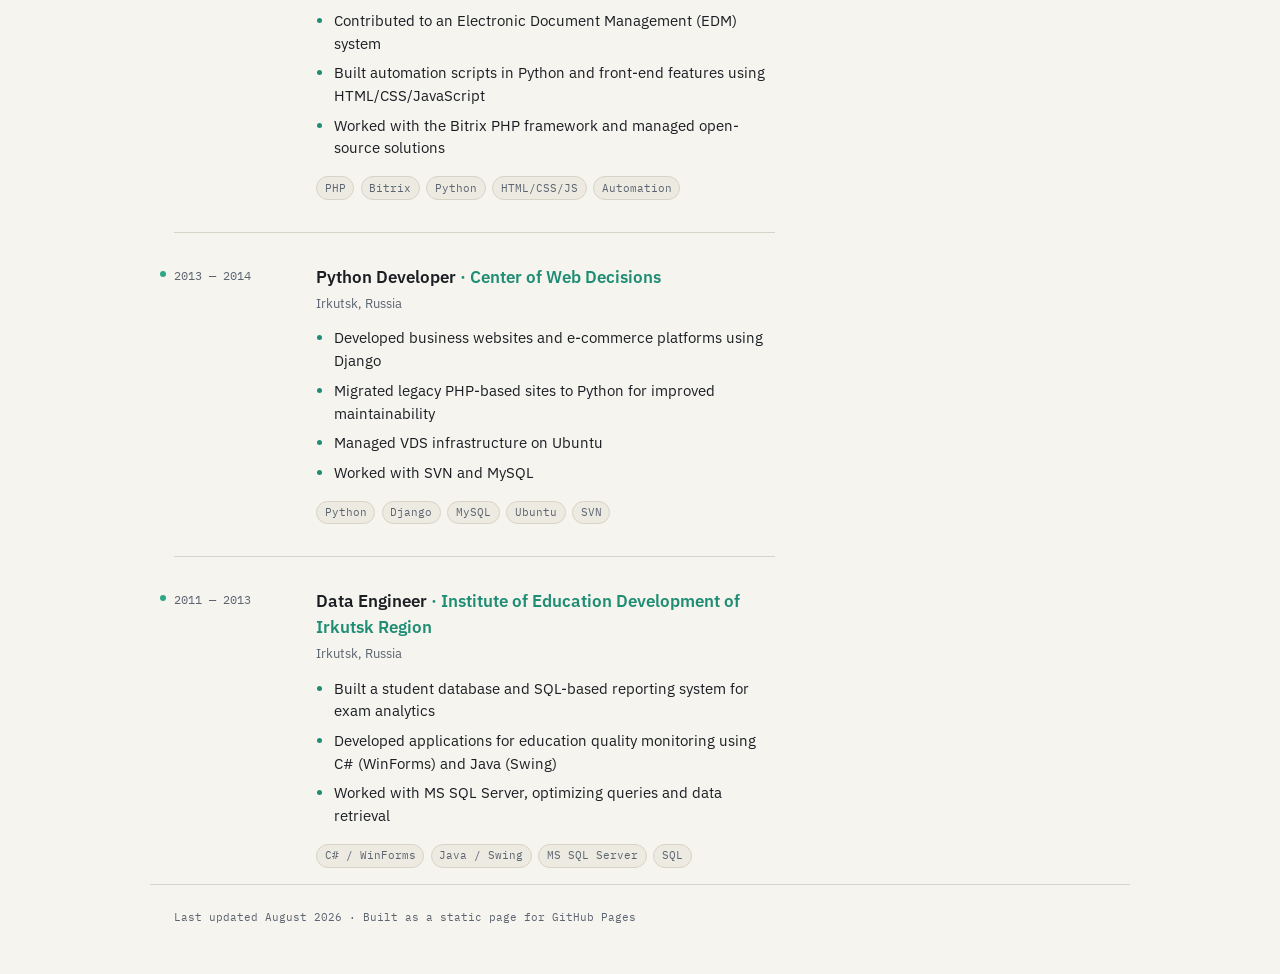
==== commit ab7d2ed1: "Update index.html" ====
--- a/index.html
+++ b/index.html
@@ -318,13 +318,9 @@
 
     /* Print as one continuous page, matching the on-screen layout
        exactly (two-column sidebar, grid entries) instead of
-       paginating into A4/Letter sheets. */
+       paginating into A4/Letter sheets. Exact height is injected
+       via JS right before printing (see #print-page-size below). */
     html, body{ background: var(--paper); }
-
-    @page{
-      size: 1180px 100000px;
-      margin: 0;
-    }
 
     .hero{ padding-top: 2.2rem; }
     footer{ padding-bottom: 2.2rem; }
@@ -334,6 +330,26 @@
 <body>
 
 <button id="print-btn" onclick="window.print()">↓ Download PDF</button>
+
+<script>
+  // Set the print page size to exactly match the rendered content
+  // height, computed right before printing, instead of guessing a
+  // huge fixed size (which can hang the print dialog).
+  (function(){
+    var styleTag = null;
+    function setPrintPageSize(){
+      var width = document.documentElement.scrollWidth;
+      var height = document.documentElement.scrollHeight;
+      if(!styleTag){
+        styleTag = document.createElement('style');
+        styleTag.id = 'print-page-size';
+        document.head.appendChild(styleTag);
+      }
+      styleTag.textContent = '@media print { @page { size: ' + width + 'px ' + (height + 40) + 'px; margin: 0; } }';
+    }
+    window.addEventListener('beforeprint', setPrintPageSize);
+  })();
+</script>
 
 <header class="hero">
   <div class="hero-inner">
@@ -381,7 +397,7 @@
           </ul>
           <div class="entry-skills">
             <span>Azure</span><span>ARM Templates</span><span>Infrastructure as Code</span><span>Application Insights</span>
-            <span>PySpark</span><span>Azure Synapse</span><span>C# / .NET</span><span>React</span>
+            <span>PySpark</span><span>Azure Synapse</span><span>C# / .NET</span><span>React</span><span>Github Copilot</span>
             <span>Database Design</span><span>Team Leadership</span><span>EventHub</span><span>Distributed Systems</span><span>KQL</span>
           </div>
         </div>
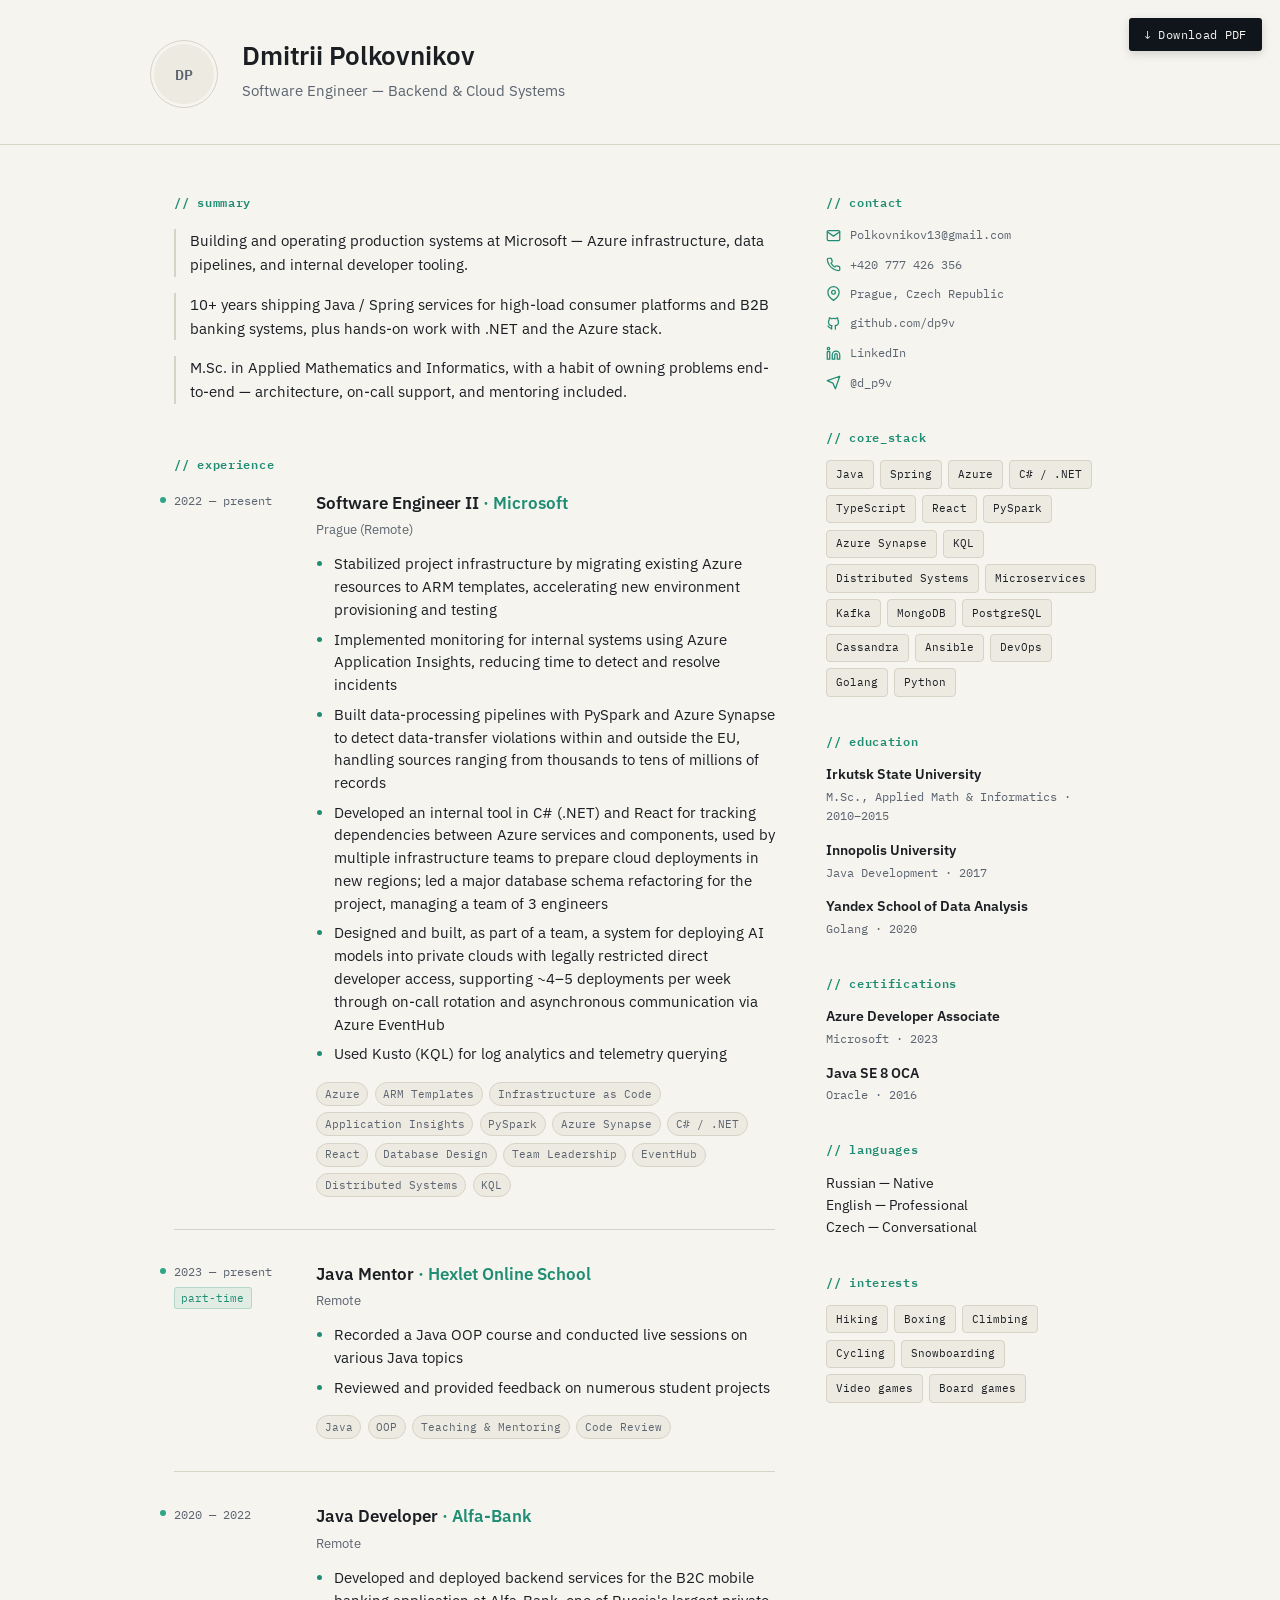
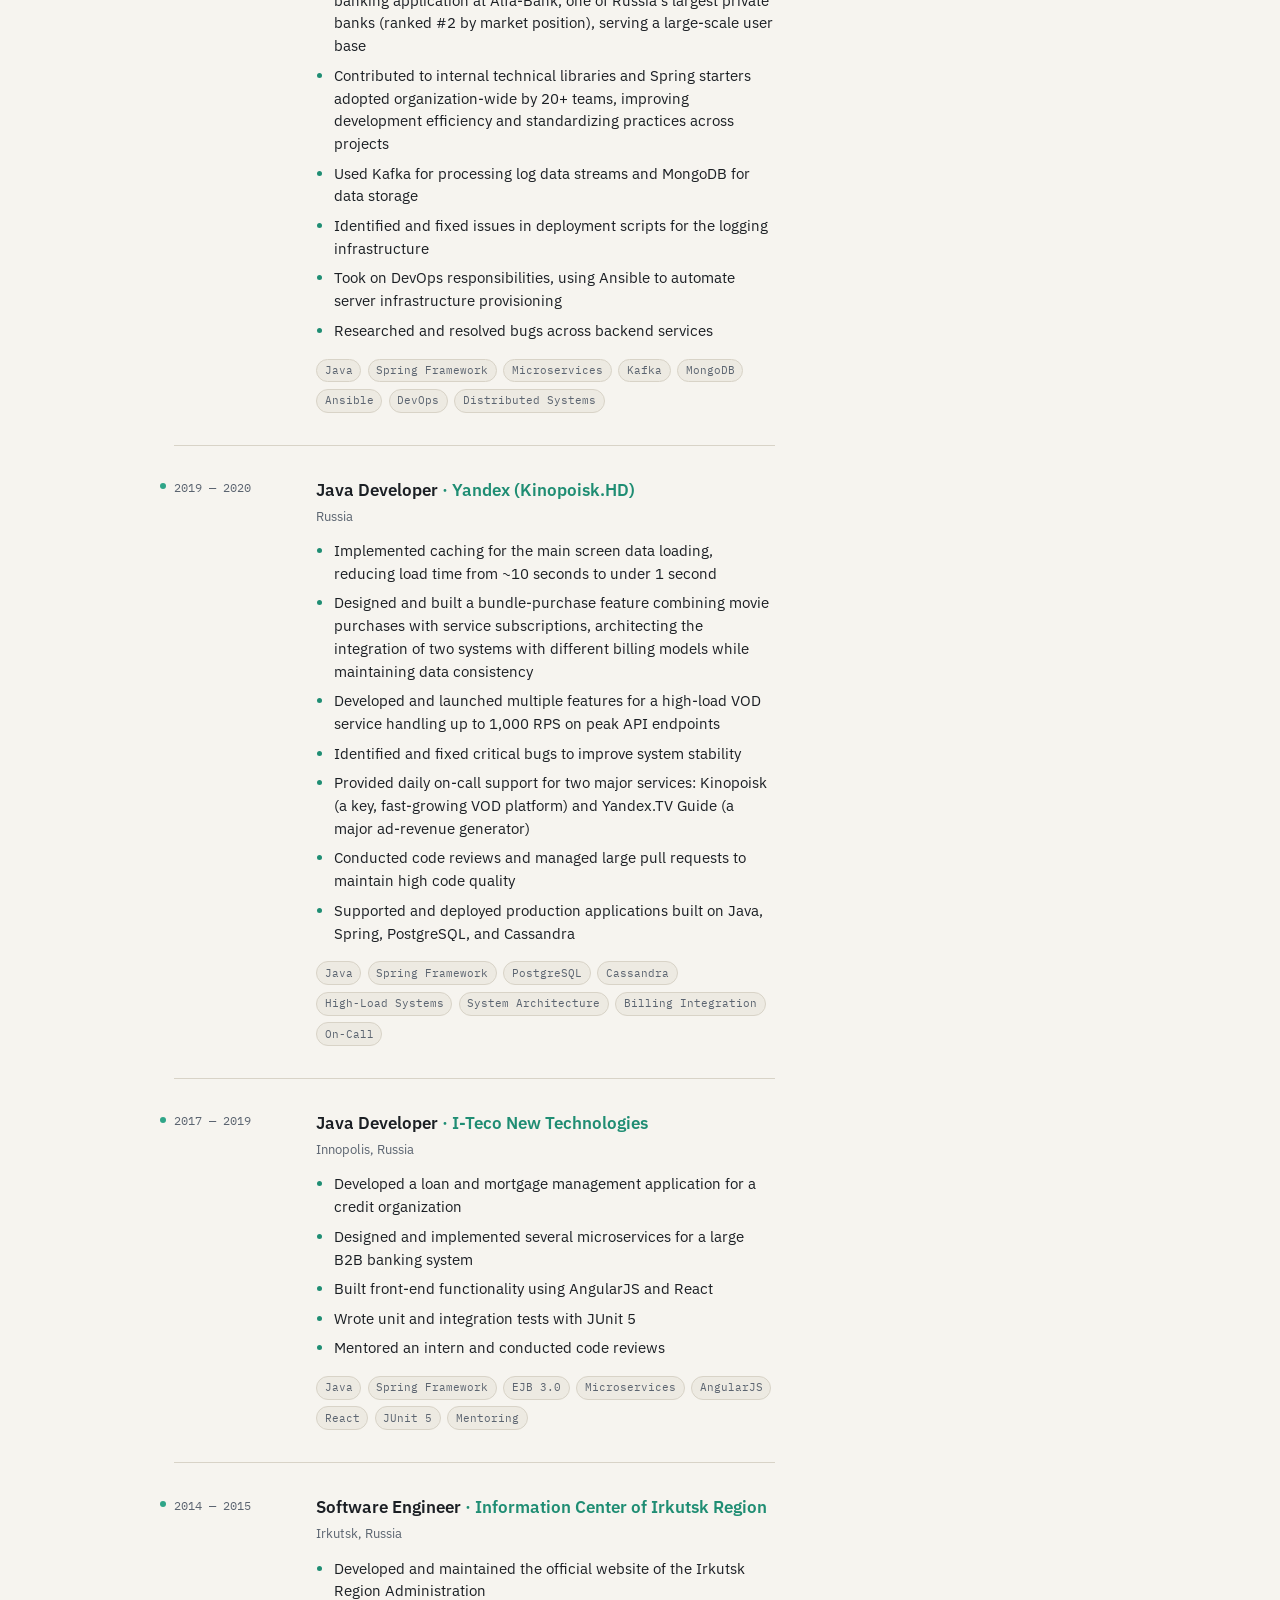
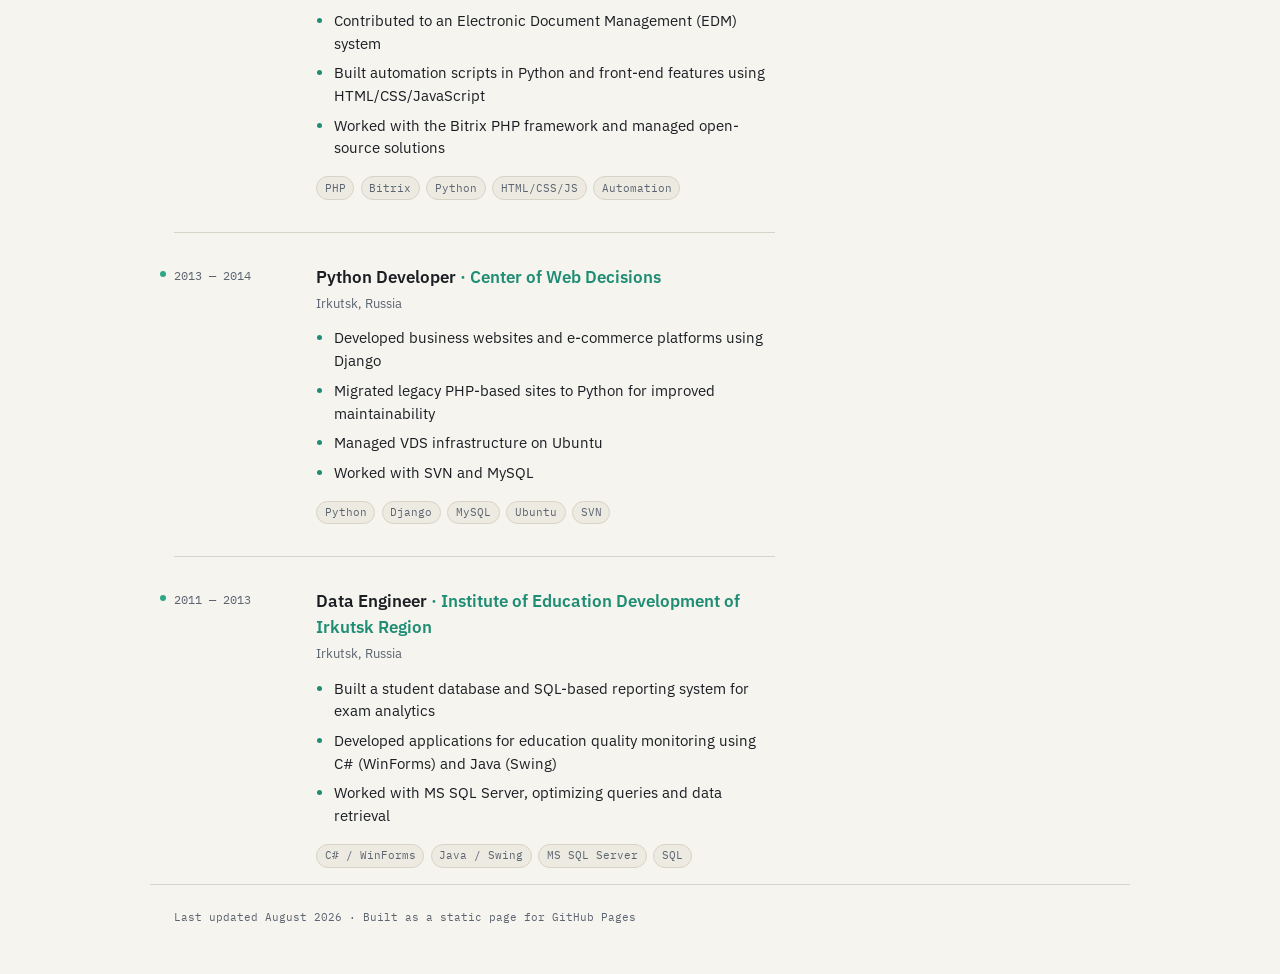
==== commit f8b5d49c: "Update index.html" ====
--- a/index.html
+++ b/index.html
@@ -297,11 +297,11 @@
   }
 
   /* ---------- Responsive ---------- */
-  @media (max-width: 800px){
+  @media screen and (max-width: 800px){
     .layout{ grid-template-columns: 1fr; gap: 2.4rem; }
     aside{ position: static; }
   }
-  @media (max-width: 560px){
+  @media screen and (max-width: 560px){
     .hero-inner{ flex-direction: column; align-items: flex-start; }
     .log-entry{ grid-template-columns: 1fr; }
     .entry-meta::before{ left: -0.6rem; }
@@ -316,40 +316,69 @@
       print-color-adjust: exact;
     }
 
-    /* Print as one continuous page, matching the on-screen layout
-       exactly (two-column sidebar, grid entries) instead of
-       paginating into A4/Letter sheets. Exact height is injected
-       via JS right before printing (see #print-page-size below). */
-    html, body{ background: var(--paper); }
-
-    .hero{ padding-top: 2.2rem; }
-    footer{ padding-bottom: 2.2rem; }
+    body{ background: #fff; font-size: 9.5pt; }
+
+    /* Pin the content to a fixed pixel width, centered on the page,
+       instead of letting it stretch/shrink to whatever width the
+       browser decides the paper is — this is what was causing the
+       layout to squeeze and the sidebar to drop below. */
+    .hero-inner, .layout, footer{
+      width: 740px;
+      max-width: 740px;
+      margin-left: auto;
+      margin-right: auto;
+    }
+
+    .hero{ padding: 1.4rem 0 1.1rem; }
+    .avatar-wrap{ width: 52px; height: 52px; }
+    .hero h1{ font-size: 1.15rem; }
+    .hero .role{ font-size: 0.8rem; }
+
+    .layout{
+      display: grid;
+      grid-template-columns: 1fr 190px;
+      gap: 1.6rem;
+      padding: 1.6rem 0 0;
+    }
+    aside{ gap: 1.3rem; }
+    .side-block h4{ font-size: 0.68rem; }
+    .chip-cloud span{ font-size: 0.62rem; padding: 0.2rem 0.42rem; }
+    .side-item h5{ font-size: 0.78rem; }
+    .side-item p{ font-size: 0.7rem; }
+    .contact-list{ font-size: 0.7rem; }
+    .contact-list svg{ width: 12px; height: 12px; }
+
+    .summary-lines p{ font-size: 0.86rem; margin-bottom: 0.7rem; }
+
+    .log-entry{
+      grid-template-columns: 88px 1fr;
+      gap: 1.1rem;
+      padding-bottom: 1rem;
+      margin-bottom: 1rem;
+      break-inside: avoid;
+      page-break-inside: avoid;
+    }
+    .entry-meta{ font-size: 0.68rem; }
+    .entry-body h3{ font-size: 0.92rem; }
+    .entry-location{ font-size: 0.74rem; }
+    .entry-body li{ font-size: 0.8rem; margin-bottom: 0.32rem; }
+    .entry-skills span{ font-size: 0.6rem; padding: 0.12rem 0.4rem; }
+
+    .side-block{ break-inside: avoid; }
+    section{ break-inside: avoid; }
+
+    a{ text-decoration: none; }
+
+    @page{
+      size: 800px auto;
+      margin: 28px;
+    }
   }
 </style>
 </head>
 <body>
 
 <button id="print-btn" onclick="window.print()">↓ Download PDF</button>
-
-<script>
-  // Set the print page size to exactly match the rendered content
-  // height, computed right before printing, instead of guessing a
-  // huge fixed size (which can hang the print dialog).
-  (function(){
-    var styleTag = null;
-    function setPrintPageSize(){
-      var width = document.documentElement.scrollWidth;
-      var height = document.documentElement.scrollHeight;
-      if(!styleTag){
-        styleTag = document.createElement('style');
-        styleTag.id = 'print-page-size';
-        document.head.appendChild(styleTag);
-      }
-      styleTag.textContent = '@media print { @page { size: ' + width + 'px ' + (height + 40) + 'px; margin: 0; } }';
-    }
-    window.addEventListener('beforeprint', setPrintPageSize);
-  })();
-</script>
 
 <header class="hero">
   <div class="hero-inner">
@@ -397,7 +426,7 @@
           </ul>
           <div class="entry-skills">
             <span>Azure</span><span>ARM Templates</span><span>Infrastructure as Code</span><span>Application Insights</span>
-            <span>PySpark</span><span>Azure Synapse</span><span>C# / .NET</span><span>React</span><span>Github Copilot</span>
+            <span>PySpark</span><span>Azure Synapse</span><span>C# / .NET</span><span>React</span>
             <span>Database Design</span><span>Team Leadership</span><span>EventHub</span><span>Distributed Systems</span><span>KQL</span>
           </div>
         </div>
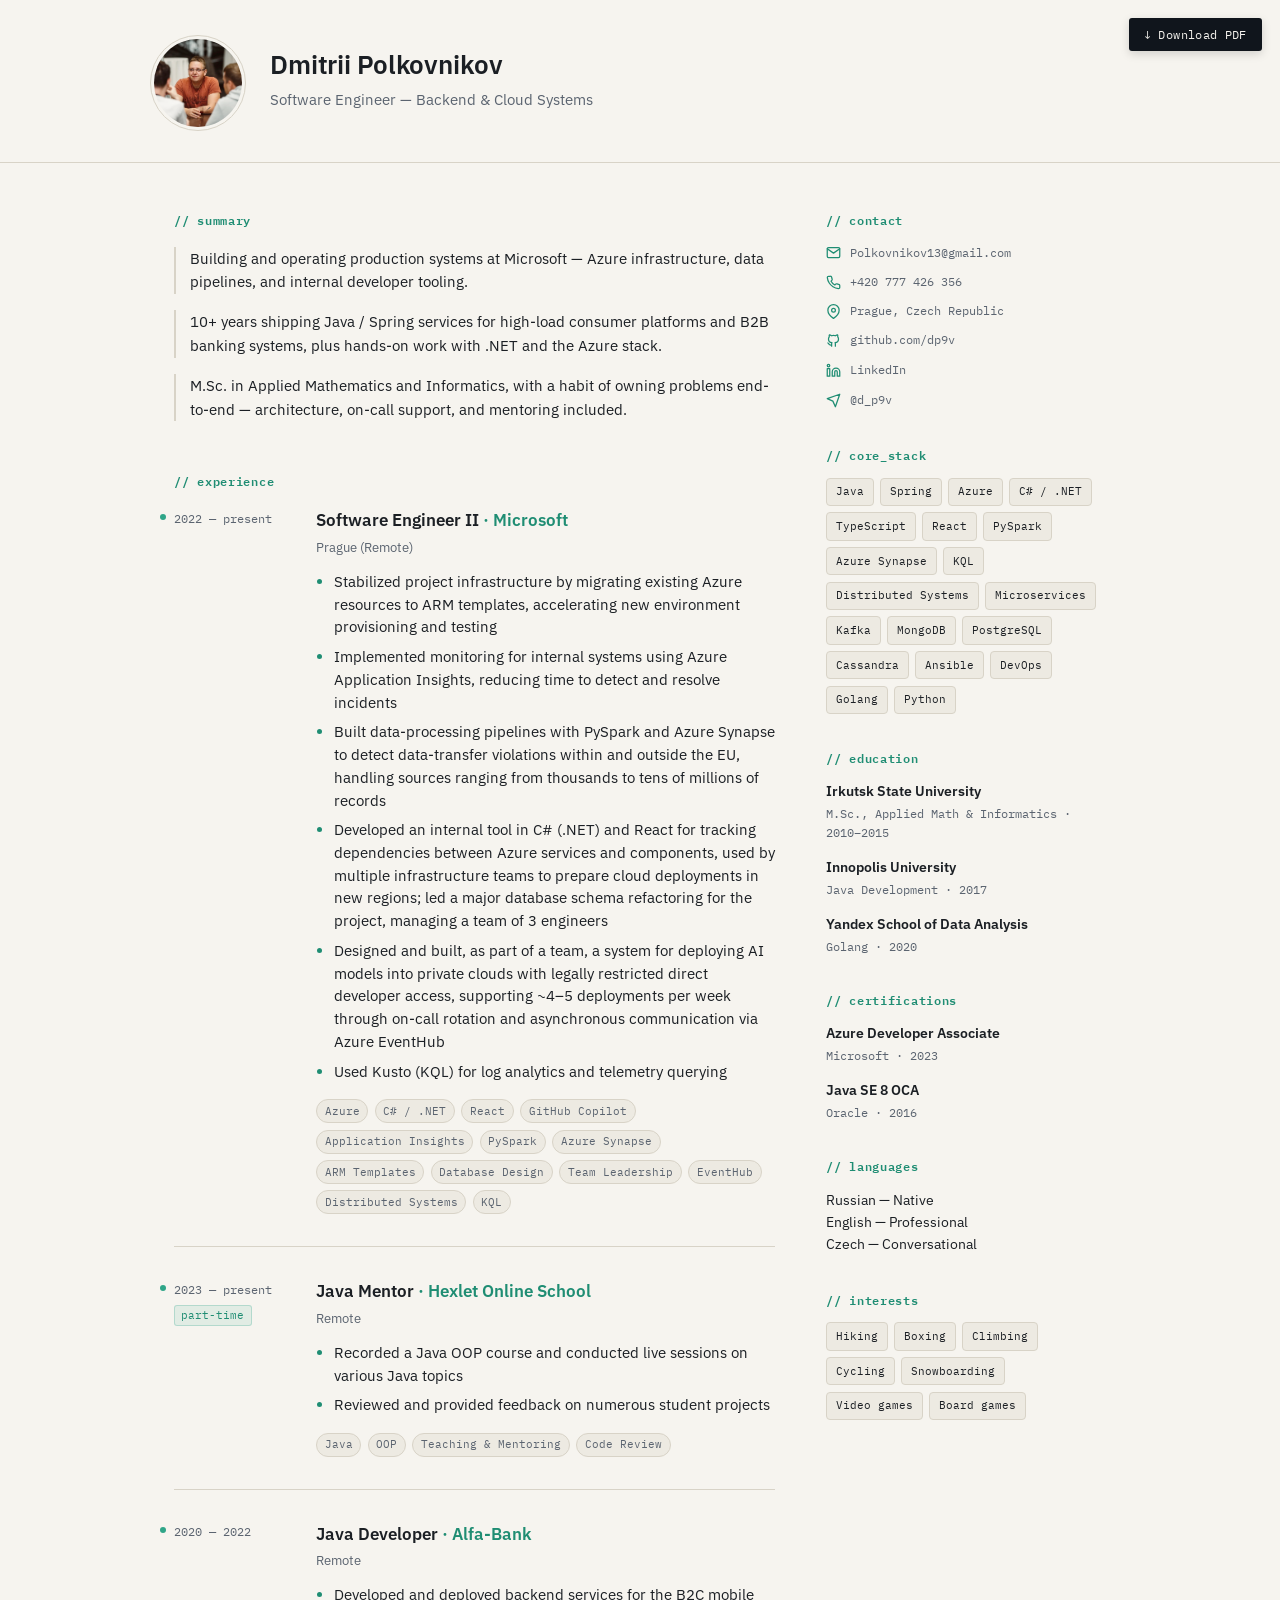
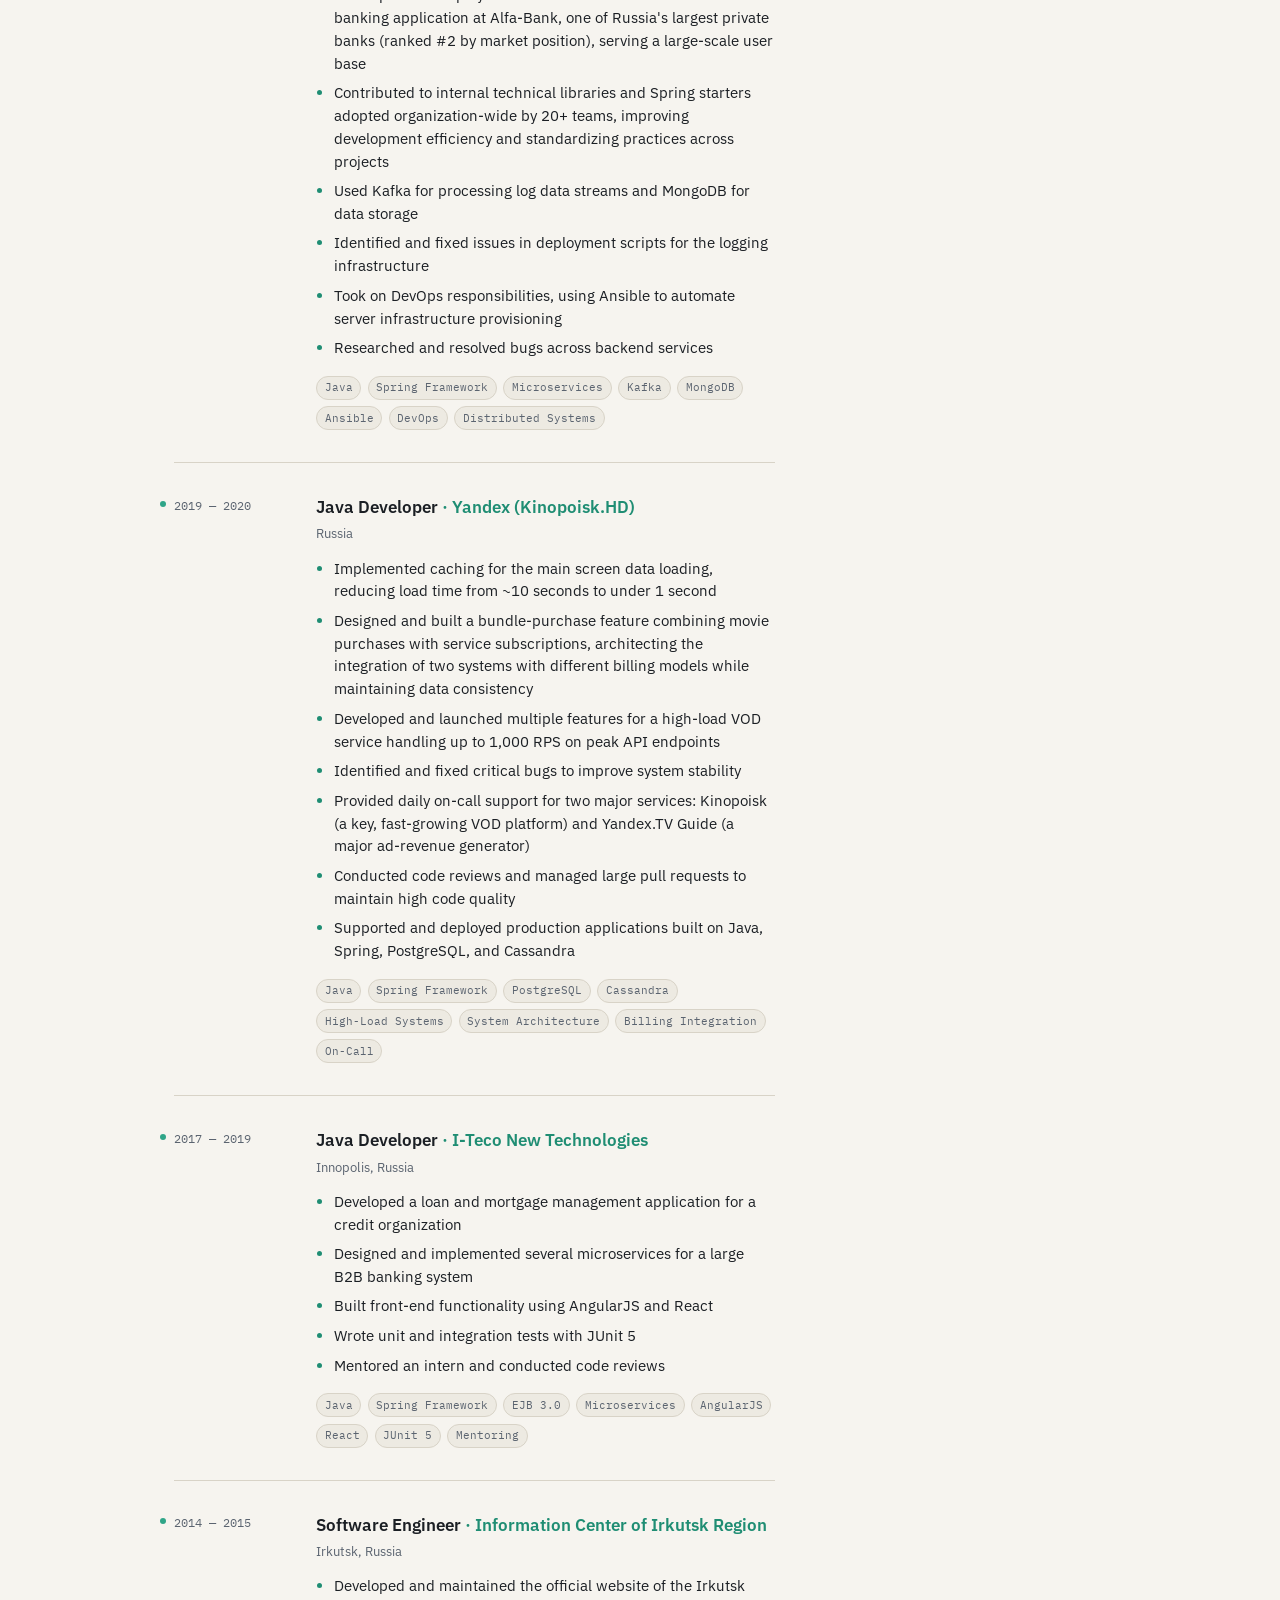
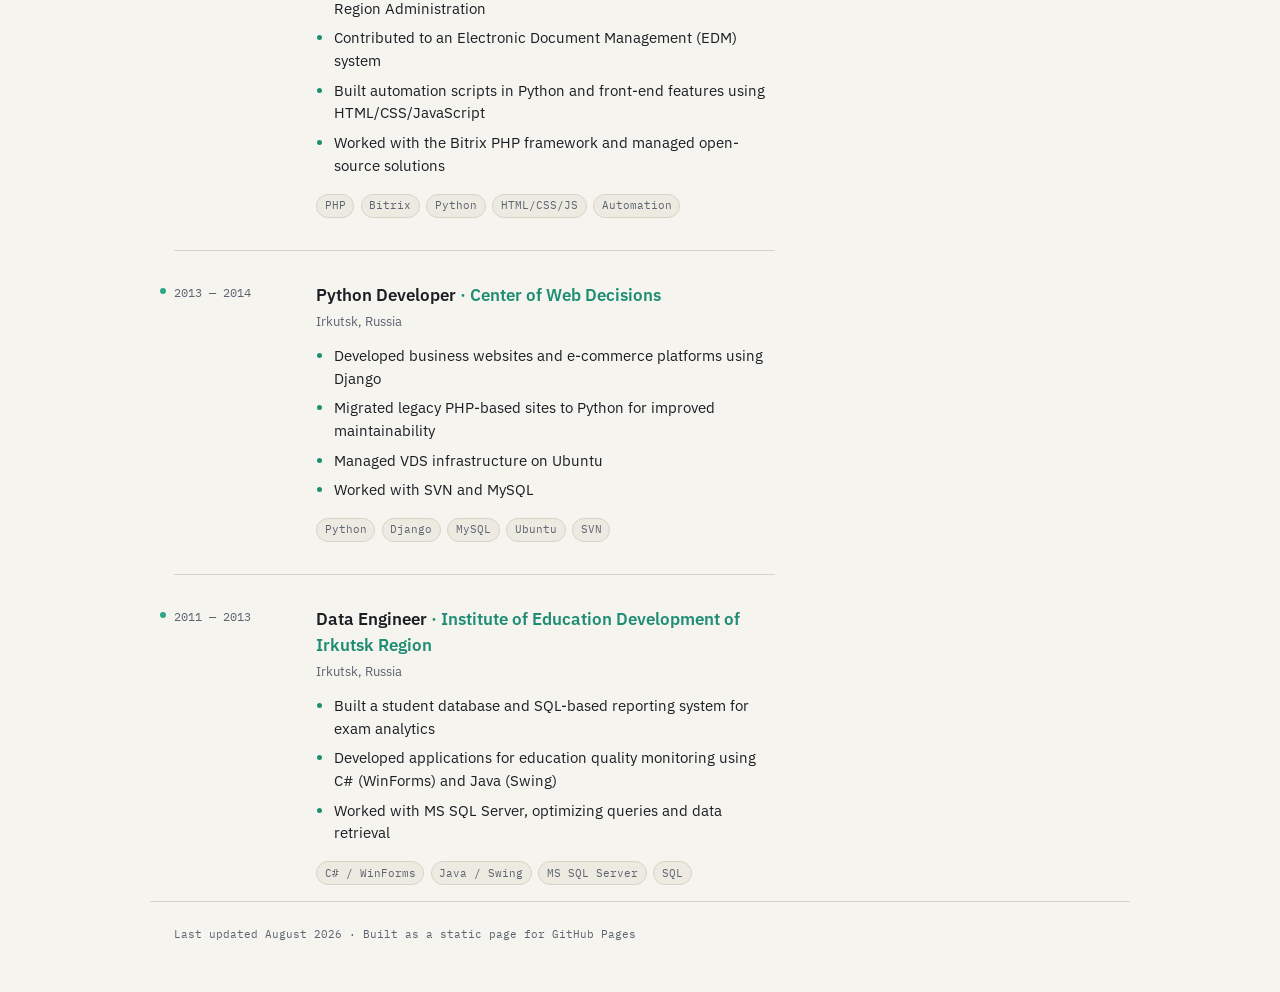
==== commit d5323a07: "Update index.html for improved print layout and avatar styling" ====
--- a/index.html
+++ b/index.html
@@ -81,8 +81,8 @@
   }
   .avatar-wrap{
     flex: none;
-    width: 68px;
-    height: 68px;
+    width: 96px;
+    height: 96px;
     border-radius: 50%;
     border: 1px solid var(--rule);
     padding: 3px;
@@ -92,6 +92,7 @@
     height: 100%;
     border-radius: 50%;
     object-fit: cover;
+    object-position: center;
     display: block;
   }
   #avatar-fallback{
@@ -101,7 +102,7 @@
     background: var(--paper-alt);
     font-family: var(--mono);
     font-weight: 600;
-    font-size: 0.95rem;
+    font-size: 1.2rem;
     letter-spacing: 0.03em;
     color: var(--text-soft);
   }
@@ -307,78 +308,83 @@
     .entry-meta::before{ left: -0.6rem; }
   }
 
-  /* ---------- Print ---------- */
-  @media print{
-    #print-btn{ display: none; }
-
-    *{
-      -webkit-print-color-adjust: exact;
-      print-color-adjust: exact;
-    }
-
-    body{ background: #fff; font-size: 9.5pt; }
-
-    /* Pin the content to a fixed pixel width, centered on the page,
-       instead of letting it stretch/shrink to whatever width the
-       browser decides the paper is — this is what was causing the
-       layout to squeeze and the sidebar to drop below. */
-    .hero-inner, .layout, footer{
-      width: 740px;
-      max-width: 740px;
-      margin-left: auto;
-      margin-right: auto;
-    }
-
-    .hero{ padding: 1.4rem 0 1.1rem; }
-    .avatar-wrap{ width: 52px; height: 52px; }
-    .hero h1{ font-size: 1.15rem; }
-    .hero .role{ font-size: 0.8rem; }
-
-    .layout{
-      display: grid;
-      grid-template-columns: 1fr 190px;
-      gap: 1.6rem;
-      padding: 1.6rem 0 0;
-    }
-    aside{ gap: 1.3rem; }
-    .side-block h4{ font-size: 0.68rem; }
-    .chip-cloud span{ font-size: 0.62rem; padding: 0.2rem 0.42rem; }
-    .side-item h5{ font-size: 0.78rem; }
-    .side-item p{ font-size: 0.7rem; }
-    .contact-list{ font-size: 0.7rem; }
-    .contact-list svg{ width: 12px; height: 12px; }
-
-    .summary-lines p{ font-size: 0.86rem; margin-bottom: 0.7rem; }
-
-    .log-entry{
-      grid-template-columns: 88px 1fr;
-      gap: 1.1rem;
-      padding-bottom: 1rem;
-      margin-bottom: 1rem;
-      break-inside: avoid;
-      page-break-inside: avoid;
-    }
-    .entry-meta{ font-size: 0.68rem; }
-    .entry-body h3{ font-size: 0.92rem; }
-    .entry-location{ font-size: 0.74rem; }
-    .entry-body li{ font-size: 0.8rem; margin-bottom: 0.32rem; }
-    .entry-skills span{ font-size: 0.6rem; padding: 0.12rem 0.4rem; }
-
-    .side-block{ break-inside: avoid; }
-    section{ break-inside: avoid; }
-
-    a{ text-decoration: none; }
-
-    @page{
-      size: 800px auto;
-      margin: 28px;
-    }
+</style>
+
+<!-- Print styles live in their own sheet so they can be switched on
+     temporarily on screen (media="all") to measure the real printed
+     height before printing. -->
+<style id="print-css" media="print">
+  #print-btn{ display: none !important; }
+
+  *{
+    -webkit-print-color-adjust: exact;
+    print-color-adjust: exact;
+  }
+
+  html, body{ margin: 0; padding: 0; }
+  body{ background: #fff; font-size: 9.5pt; }
+
+  /* Pin the content to a fixed pixel width, centered on the page,
+     instead of letting it stretch/shrink to whatever width the
+     browser decides the paper is — this is what was causing the
+     layout to squeeze and the sidebar to drop below. */
+  .hero-inner, .layout, footer{
+    width: 740px;
+    max-width: 740px;
+    margin-left: auto;
+    margin-right: auto;
+  }
+
+  .hero{ padding: 1.4rem 0 1.1rem; }
+  .avatar-wrap{ width: 76px; height: 76px; }
+  .hero h1{ font-size: 1.15rem; }
+  .hero .role{ font-size: 0.8rem; }
+
+  .layout{
+    display: grid;
+    grid-template-columns: 1fr 190px;
+    gap: 1.6rem;
+    padding: 1.6rem 0 0;
+  }
+  aside{ gap: 1.3rem; }
+  .side-block h4{ font-size: 0.68rem; }
+  .chip-cloud span{ font-size: 0.62rem; padding: 0.2rem 0.42rem; }
+  .side-item h5{ font-size: 0.78rem; }
+  .side-item p{ font-size: 0.7rem; }
+  .contact-list{ font-size: 0.7rem; }
+  .contact-list svg{ width: 12px; height: 12px; }
+
+  .summary-lines p{ font-size: 0.86rem; margin-bottom: 0.7rem; }
+
+  .log-entry{
+    grid-template-columns: 88px 1fr;
+    gap: 1.1rem;
+    padding-bottom: 1rem;
+    margin-bottom: 1rem;
+  }
+  .entry-meta{ font-size: 0.68rem; }
+  .entry-body h3{ font-size: 0.92rem; }
+  .entry-location{ font-size: 0.74rem; }
+  .entry-body li{ font-size: 0.8rem; margin-bottom: 0.32rem; }
+  .entry-skills span{ font-size: 0.6rem; padding: 0.12rem 0.4rem; }
+
+  footer{ padding-bottom: 0; }
+
+  a{ text-decoration: none; }
+</style>
+
+<!-- Page box: height is filled in at print time so the whole resume
+     fits on a single continuous page (no page breaks). -->
+<style id="page-css" media="print">
+  @page{
+    size: 796px 1123px;
+    margin: 28px;
   }
 </style>
 </head>
 <body>
 
-<button id="print-btn" onclick="window.print()">↓ Download PDF</button>
+<button id="print-btn" onclick="printResume()">↓ Download PDF</button>
 
 <header class="hero">
   <div class="hero-inner">
@@ -425,8 +431,8 @@
             <li>Used Kusto (KQL) for log analytics and telemetry querying</li>
           </ul>
           <div class="entry-skills">
-            <span>Azure</span><span>ARM Templates</span><span>Infrastructure as Code</span><span>Application Insights</span>
-            <span>PySpark</span><span>Azure Synapse</span><span>C# / .NET</span><span>React</span>
+            <span>Azure</span><span>C# / .NET</span><span>React</span><span>GitHub Copilot</span><span>Application Insights</span>
+            <span>PySpark</span><span>Azure Synapse</span><span>ARM Templates</span>
             <span>Database Design</span><span>Team Leadership</span><span>EventHub</span><span>Distributed Systems</span><span>KQL</span>
           </div>
         </div>
@@ -668,5 +674,89 @@
   Last updated August 2026 · Built as a static page for GitHub Pages
 </footer>
 
+<script>
+  (function(){
+    var PAGE_MARGIN = 28;   // must match @page margin
+    var CONTENT_WIDTH = 740; // must match the print width of .layout / .hero-inner
+    var SAFETY = 36;         // slack so rounding never spills onto a 2nd page
+    var sized = false;
+    var printCss = document.getElementById('print-css');
+    var pageCss = document.getElementById('page-css');
+
+    function measuredHeight(){
+      var doc = document.documentElement;
+      var last = document.querySelector('footer');
+      var h = Math.max(
+        doc.scrollHeight,
+        document.body.scrollHeight,
+        last ? Math.ceil(last.getBoundingClientRect().bottom + window.scrollY) : 0
+      );
+      return Math.ceil(h);
+    }
+
+    function sizePageToContent(){
+      // Apply the print sheet on screen so the printed height can be
+      // measured, then size the page box to fit everything on one page.
+      printCss.media = 'all';
+      var height;
+      try{
+        void document.body.offsetHeight; // force reflow
+        height = measuredHeight();
+      } finally {
+        printCss.media = 'print';
+      }
+
+      // Printed layout can end up a fraction taller than the on-screen
+      // measurement (pt/px rounding, font metrics), and even one extra
+      // pixel spills into a second page — so add slack and snap the page
+      // height up to a whole number of points (4px = 3pt).
+      var pageHeight = height + PAGE_MARGIN * 2 + SAFETY;
+      pageHeight = Math.ceil(pageHeight / 4) * 4;
+
+      pageCss.textContent =
+        '@page{ size: ' + (CONTENT_WIDTH + PAGE_MARGIN * 2) + 'px ' +
+        pageHeight + 'px; margin: ' + PAGE_MARGIN + 'px; }';
+      sized = true;
+    }
+
+    window.printResume = function(){
+      var run = function(){
+        sized = false;
+        try{ sizePageToContent(); } catch(e){ /* fall back to default page box */ }
+        window.print();
+      };
+      if (document.fonts && document.fonts.ready){
+        document.fonts.ready.then(run, run);
+      } else {
+        run();
+      }
+    };
+
+    // Browsers that trigger printing on their own (Ctrl+P) still get one page.
+    // Measuring while the browser is already in print layout is unreliable,
+    // so only do it if the page box has not been sized yet.
+    window.addEventListener('beforeprint', function(){
+      if (sized) return;
+      try{ sizePageToContent(); } catch(e){}
+    });
+
+    // Pre-size once the page (and web fonts) have settled.
+    var initial = function(){
+      requestAnimationFrame(function(){
+        try{ sizePageToContent(); } catch(e){}
+      });
+    };
+    if (document.fonts && document.fonts.ready){
+      document.fonts.ready.then(initial, initial);
+    } else {
+      window.addEventListener('load', initial);
+    }
+
+    // Content height can still change afterwards (late image load, resize).
+    window.addEventListener('load', function(){ sized = false; initial(); });
+    window.addEventListener('resize', function(){ sized = false; });
+  })();
+</script>
+
 </body>
 </html>
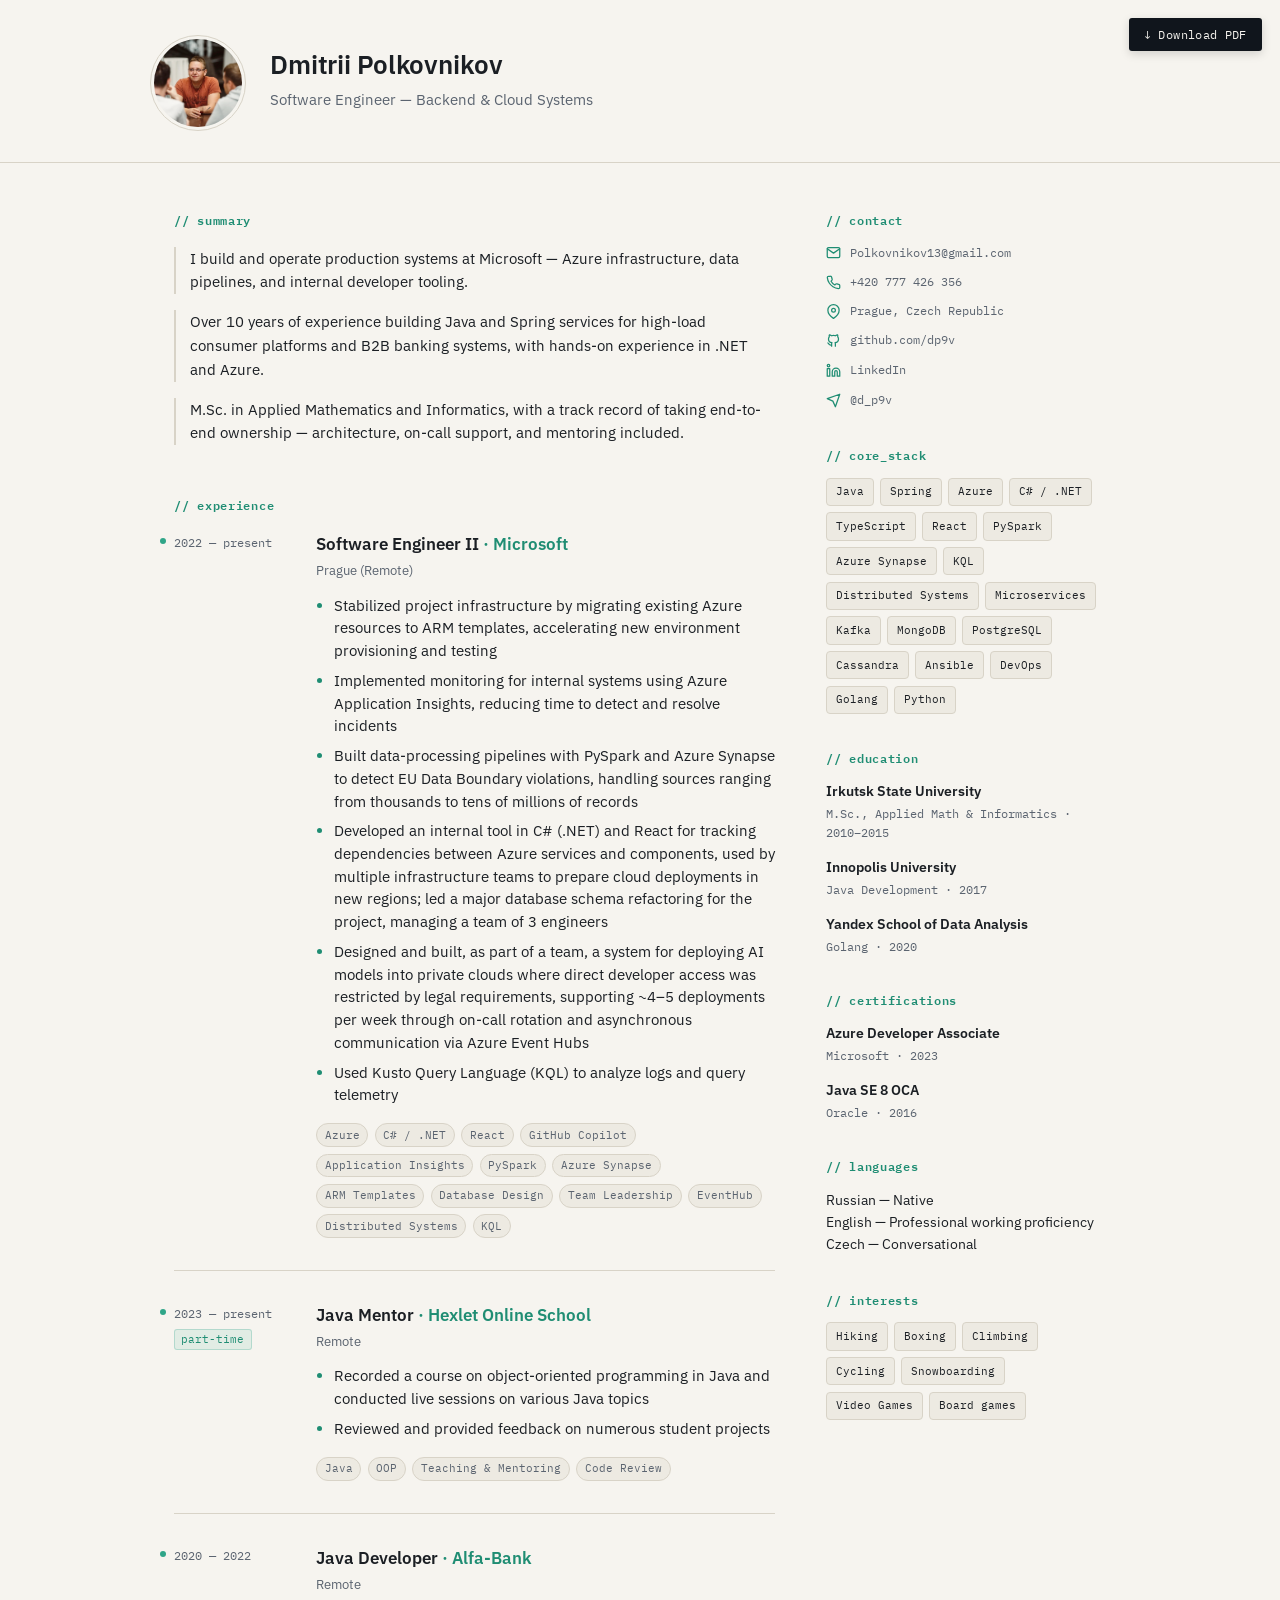
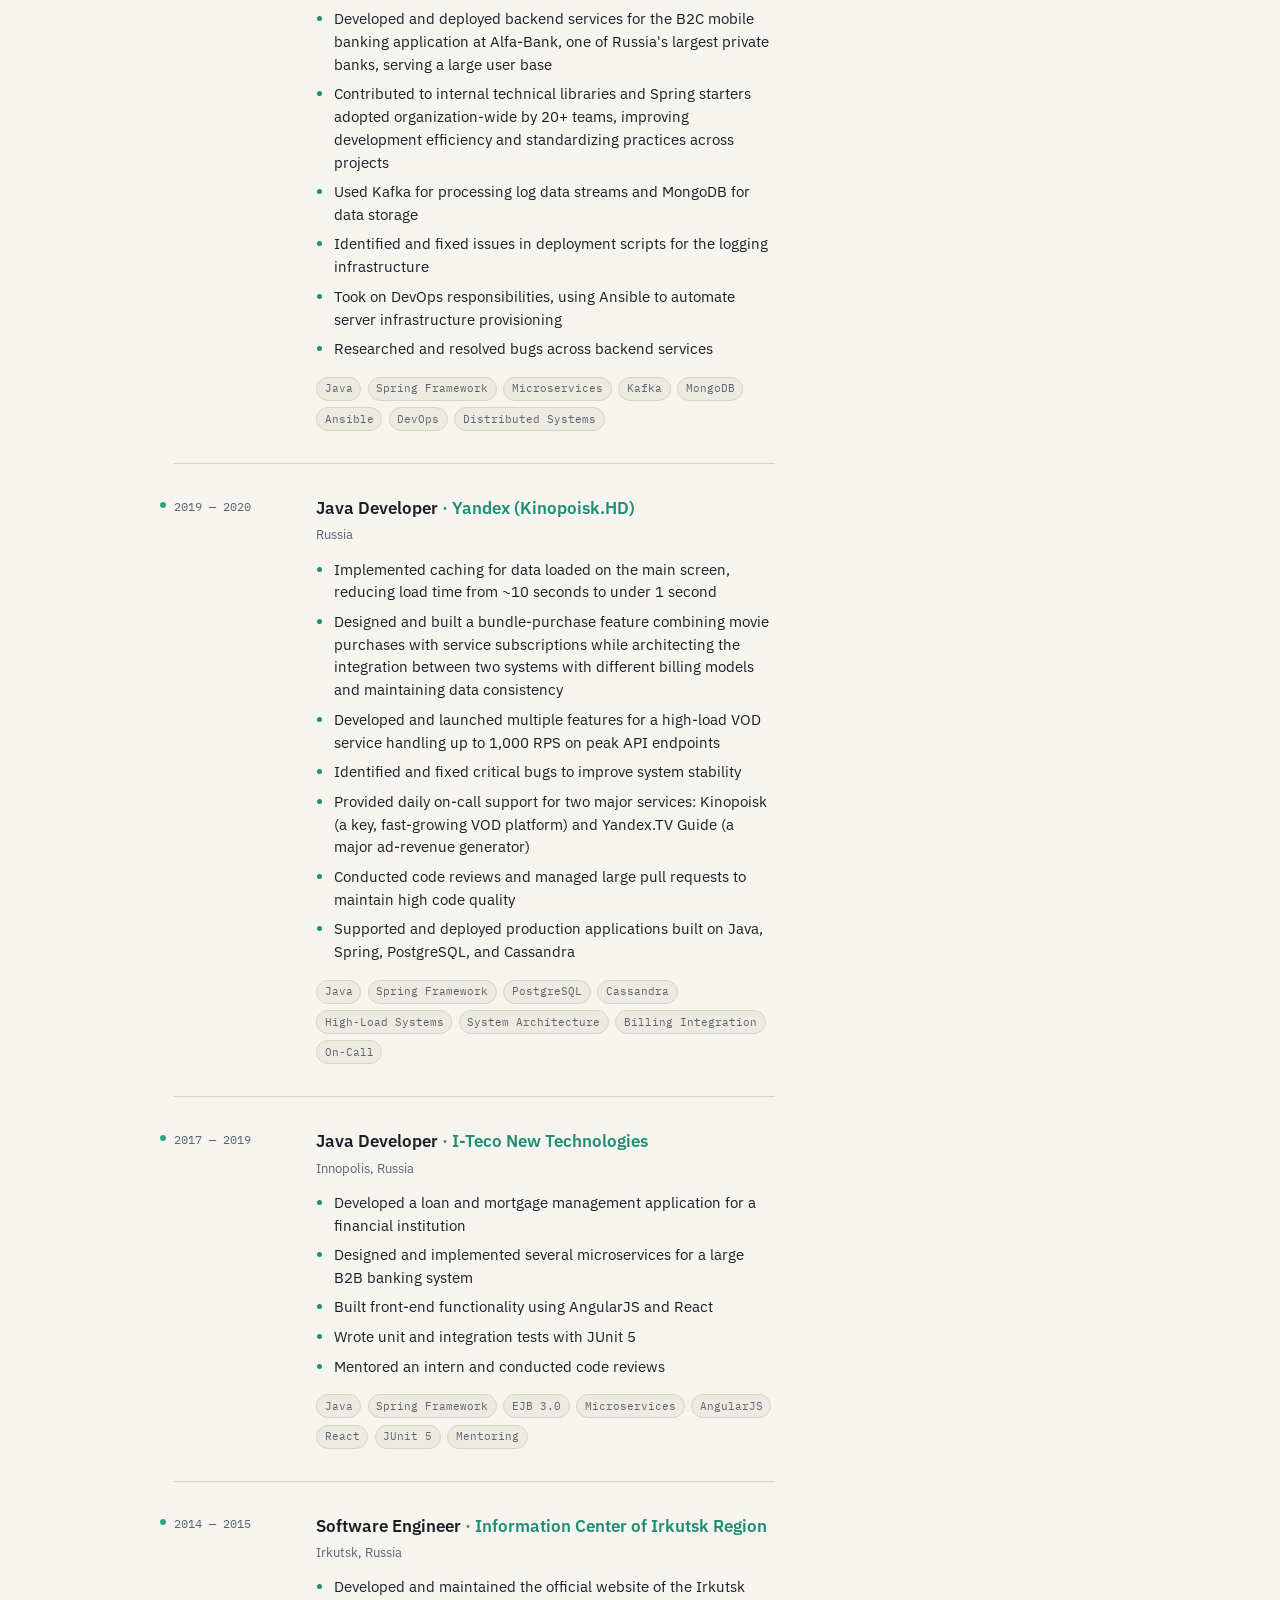
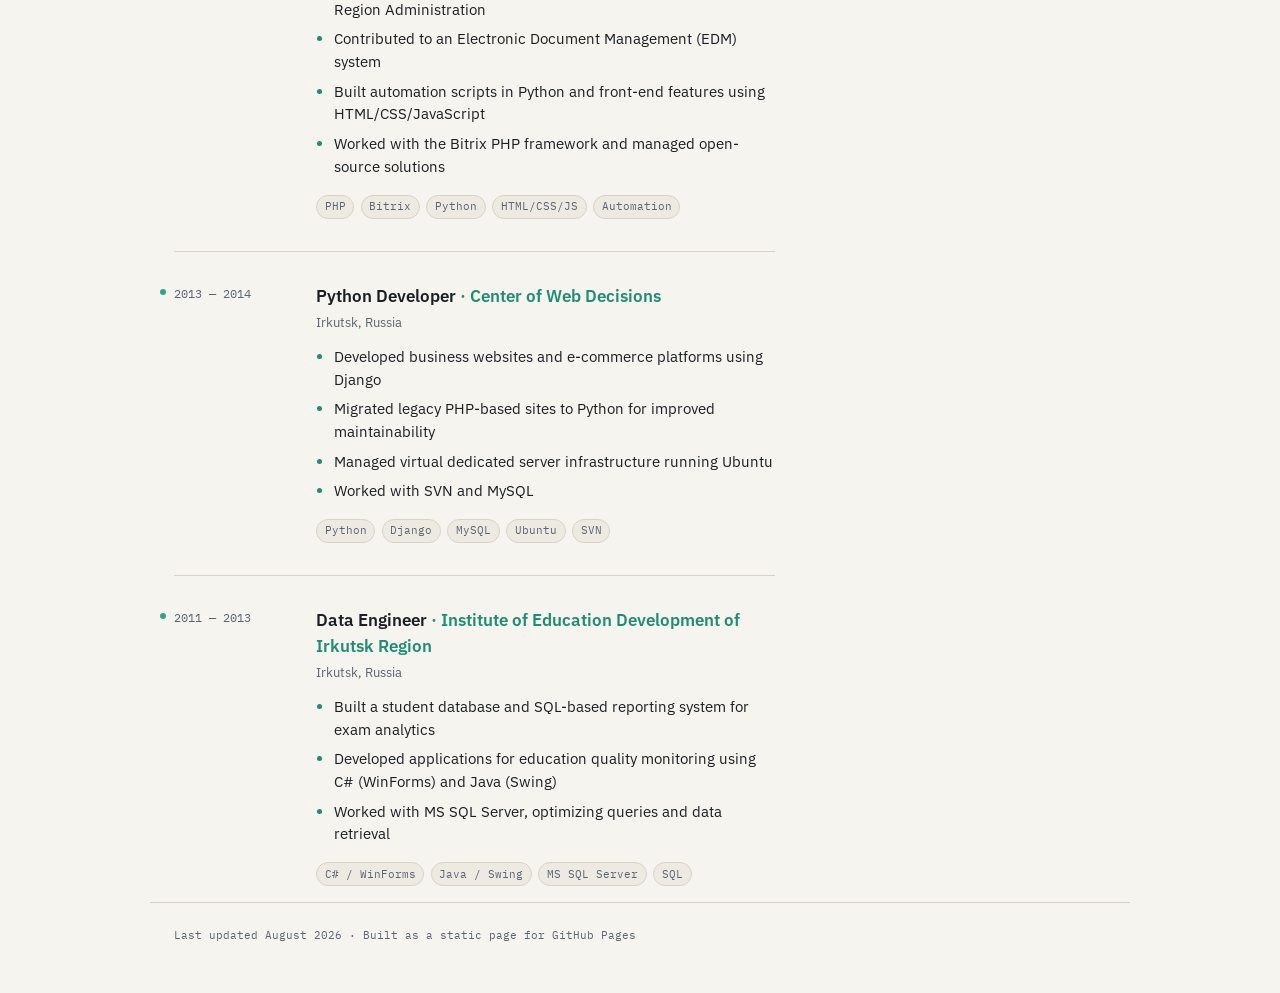
==== commit 6b20a9a7: "Update index.html for improved print layout and avatar styling" ====
--- a/index.html
+++ b/index.html
@@ -406,9 +406,9 @@
     <section class="summary">
       <p class="eyebrow">// summary</p>
       <div class="summary-lines">
-        <p>Building and operating production systems at Microsoft — Azure infrastructure, data pipelines, and internal developer tooling.</p>
-        <p>10+ years shipping Java / Spring services for high-load consumer platforms and B2B banking systems, plus hands-on work with .NET and the Azure stack.</p>
-        <p>M.Sc. in Applied Mathematics and Informatics, with a habit of owning problems end-to-end — architecture, on-call support, and mentoring included.</p>
+        <p>I build and operate production systems at Microsoft — Azure infrastructure, data pipelines, and internal developer tooling.</p>
+        <p>Over 10 years of experience building Java and Spring services for high-load consumer platforms and B2B banking systems, with hands-on experience in .NET and Azure.</p>
+        <p>M.Sc. in Applied Mathematics and Informatics, with a track record of taking end-to-end ownership — architecture, on-call support, and mentoring included.</p>
       </div>
     </section>
 
@@ -425,10 +425,10 @@
           <ul>
             <li>Stabilized project infrastructure by migrating existing Azure resources to ARM templates, accelerating new environment provisioning and testing</li>
             <li>Implemented monitoring for internal systems using Azure Application Insights, reducing time to detect and resolve incidents</li>
-            <li>Built data-processing pipelines with PySpark and Azure Synapse to detect data-transfer violations within and outside the EU, handling sources ranging from thousands to tens of millions of records</li>
+            <li>Built data-processing pipelines with PySpark and Azure Synapse to detect EU Data Boundary violations, handling sources ranging from thousands to tens of millions of records</li>
             <li>Developed an internal tool in C# (.NET) and React for tracking dependencies between Azure services and components, used by multiple infrastructure teams to prepare cloud deployments in new regions; led a major database schema refactoring for the project, managing a team of 3 engineers</li>
-            <li>Designed and built, as part of a team, a system for deploying AI models into private clouds with legally restricted direct developer access, supporting ~4–5 deployments per week through on-call rotation and asynchronous communication via Azure EventHub</li>
-            <li>Used Kusto (KQL) for log analytics and telemetry querying</li>
+            <li>Designed and built, as part of a team, a system for deploying AI models into private clouds where direct developer access was restricted by legal requirements, supporting ~4–5 deployments per week through on-call rotation and asynchronous communication via Azure Event Hubs</li>
+            <li>Used Kusto Query Language (KQL) to analyze logs and query telemetry</li>
           </ul>
           <div class="entry-skills">
             <span>Azure</span><span>C# / .NET</span><span>React</span><span>GitHub Copilot</span><span>Application Insights</span>
@@ -447,7 +447,7 @@
           <h3>Java Mentor <span class="entry-company">· Hexlet Online School</span></h3>
           <p class="entry-location">Remote</p>
           <ul>
-            <li>Recorded a Java OOP course and conducted live sessions on various Java topics</li>
+            <li>Recorded a course on object-oriented programming in Java and conducted live sessions on various Java topics</li>
             <li>Reviewed and provided feedback on numerous student projects</li>
           </ul>
           <div class="entry-skills">
@@ -464,7 +464,7 @@
           <h3>Java Developer <span class="entry-company">· Alfa-Bank</span></h3>
           <p class="entry-location">Remote</p>
           <ul>
-            <li>Developed and deployed backend services for the B2C mobile banking application at Alfa-Bank, one of Russia's largest private banks (ranked #2 by market position), serving a large-scale user base</li>
+            <li>Developed and deployed backend services for the B2C mobile banking application at Alfa-Bank, one of Russia's largest private banks, serving a large user base</li>
             <li>Contributed to internal technical libraries and Spring starters adopted organization-wide by 20+ teams, improving development efficiency and standardizing practices across projects</li>
             <li>Used Kafka for processing log data streams and MongoDB for data storage</li>
             <li>Identified and fixed issues in deployment scripts for the logging infrastructure</li>
@@ -486,8 +486,8 @@
           <h3>Java Developer <span class="entry-company">· Yandex (Kinopoisk.HD)</span></h3>
           <p class="entry-location">Russia</p>
           <ul>
-            <li>Implemented caching for the main screen data loading, reducing load time from ~10 seconds to under 1 second</li>
-            <li>Designed and built a bundle-purchase feature combining movie purchases with service subscriptions, architecting the integration of two systems with different billing models while maintaining data consistency</li>
+            <li>Implemented caching for data loaded on the main screen, reducing load time from ~10 seconds to under 1 second</li>
+            <li>Designed and built a bundle-purchase feature combining movie purchases with service subscriptions while architecting the integration between two systems with different billing models and maintaining data consistency</li>
             <li>Developed and launched multiple features for a high-load VOD service handling up to 1,000 RPS on peak API endpoints</li>
             <li>Identified and fixed critical bugs to improve system stability</li>
             <li>Provided daily on-call support for two major services: Kinopoisk (a key, fast-growing VOD platform) and Yandex.TV Guide (a major ad-revenue generator)</li>
@@ -509,7 +509,7 @@
           <h3>Java Developer <span class="entry-company">· I-Teco New Technologies</span></h3>
           <p class="entry-location">Innopolis, Russia</p>
           <ul>
-            <li>Developed a loan and mortgage management application for a credit organization</li>
+            <li>Developed a loan and mortgage management application for a financial institution</li>
             <li>Designed and implemented several microservices for a large B2B banking system</li>
             <li>Built front-end functionality using AngularJS and React</li>
             <li>Wrote unit and integration tests with JUnit 5</li>
@@ -551,7 +551,7 @@
           <ul>
             <li>Developed business websites and e-commerce platforms using Django</li>
             <li>Migrated legacy PHP-based sites to Python for improved maintainability</li>
-            <li>Managed VDS infrastructure on Ubuntu</li>
+            <li>Managed virtual dedicated server infrastructure running Ubuntu</li>
             <li>Worked with SVN and MySQL</li>
           </ul>
           <div class="entry-skills">
@@ -657,14 +657,14 @@
 
     <div class="side-block">
       <h4>// languages</h4>
-      <p class="plain">Russian — Native<br>English — Professional<br>Czech — Conversational</p>
+      <p class="plain">Russian — Native<br>English — Professional working proficiency<br>Czech — Conversational</p>
     </div>
 
     <div class="side-block">
       <h4>// interests</h4>
       <div class="chip-cloud">
         <span>Hiking</span><span>Boxing</span><span>Climbing</span><span>Cycling</span>
-        <span>Snowboarding</span><span>Video games</span><span>Board games</span>
+        <span>Snowboarding</span><span>Video Games</span><span>Board games</span>
       </div>
     </div>
   </aside>
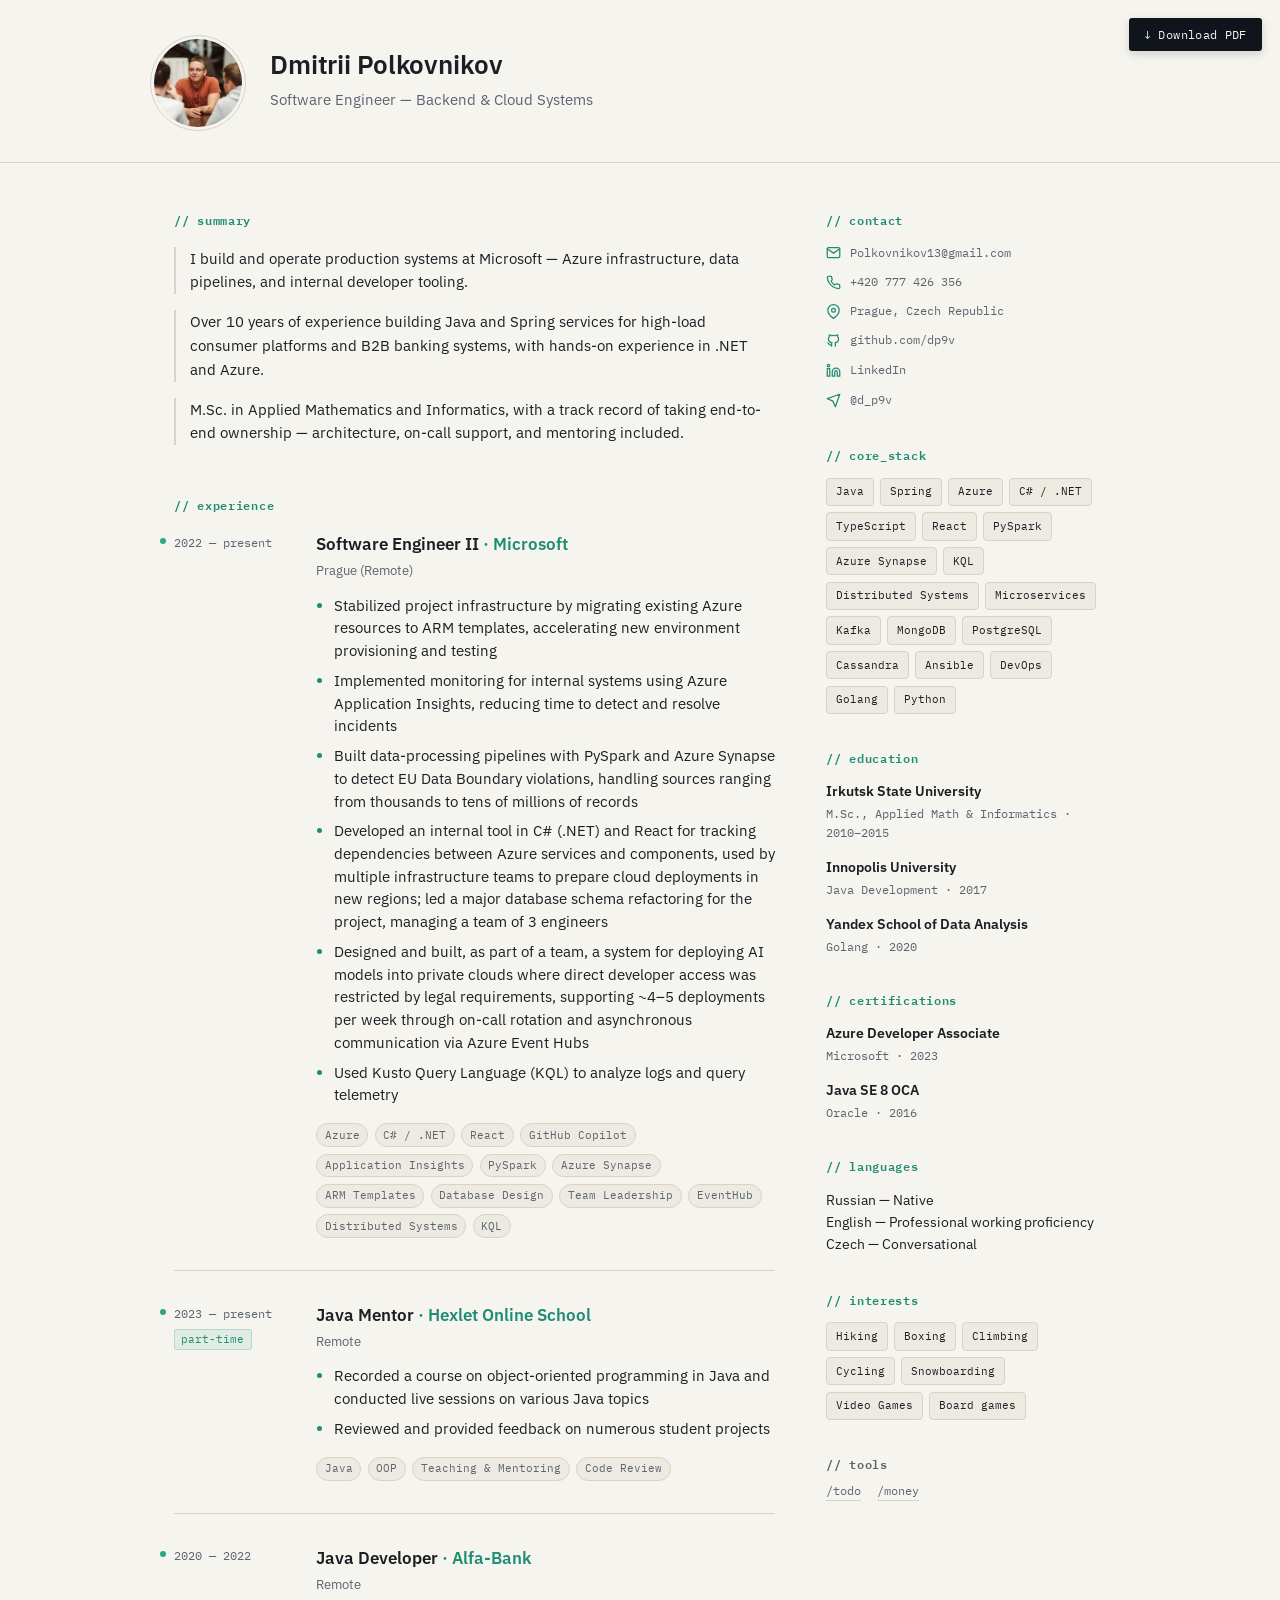
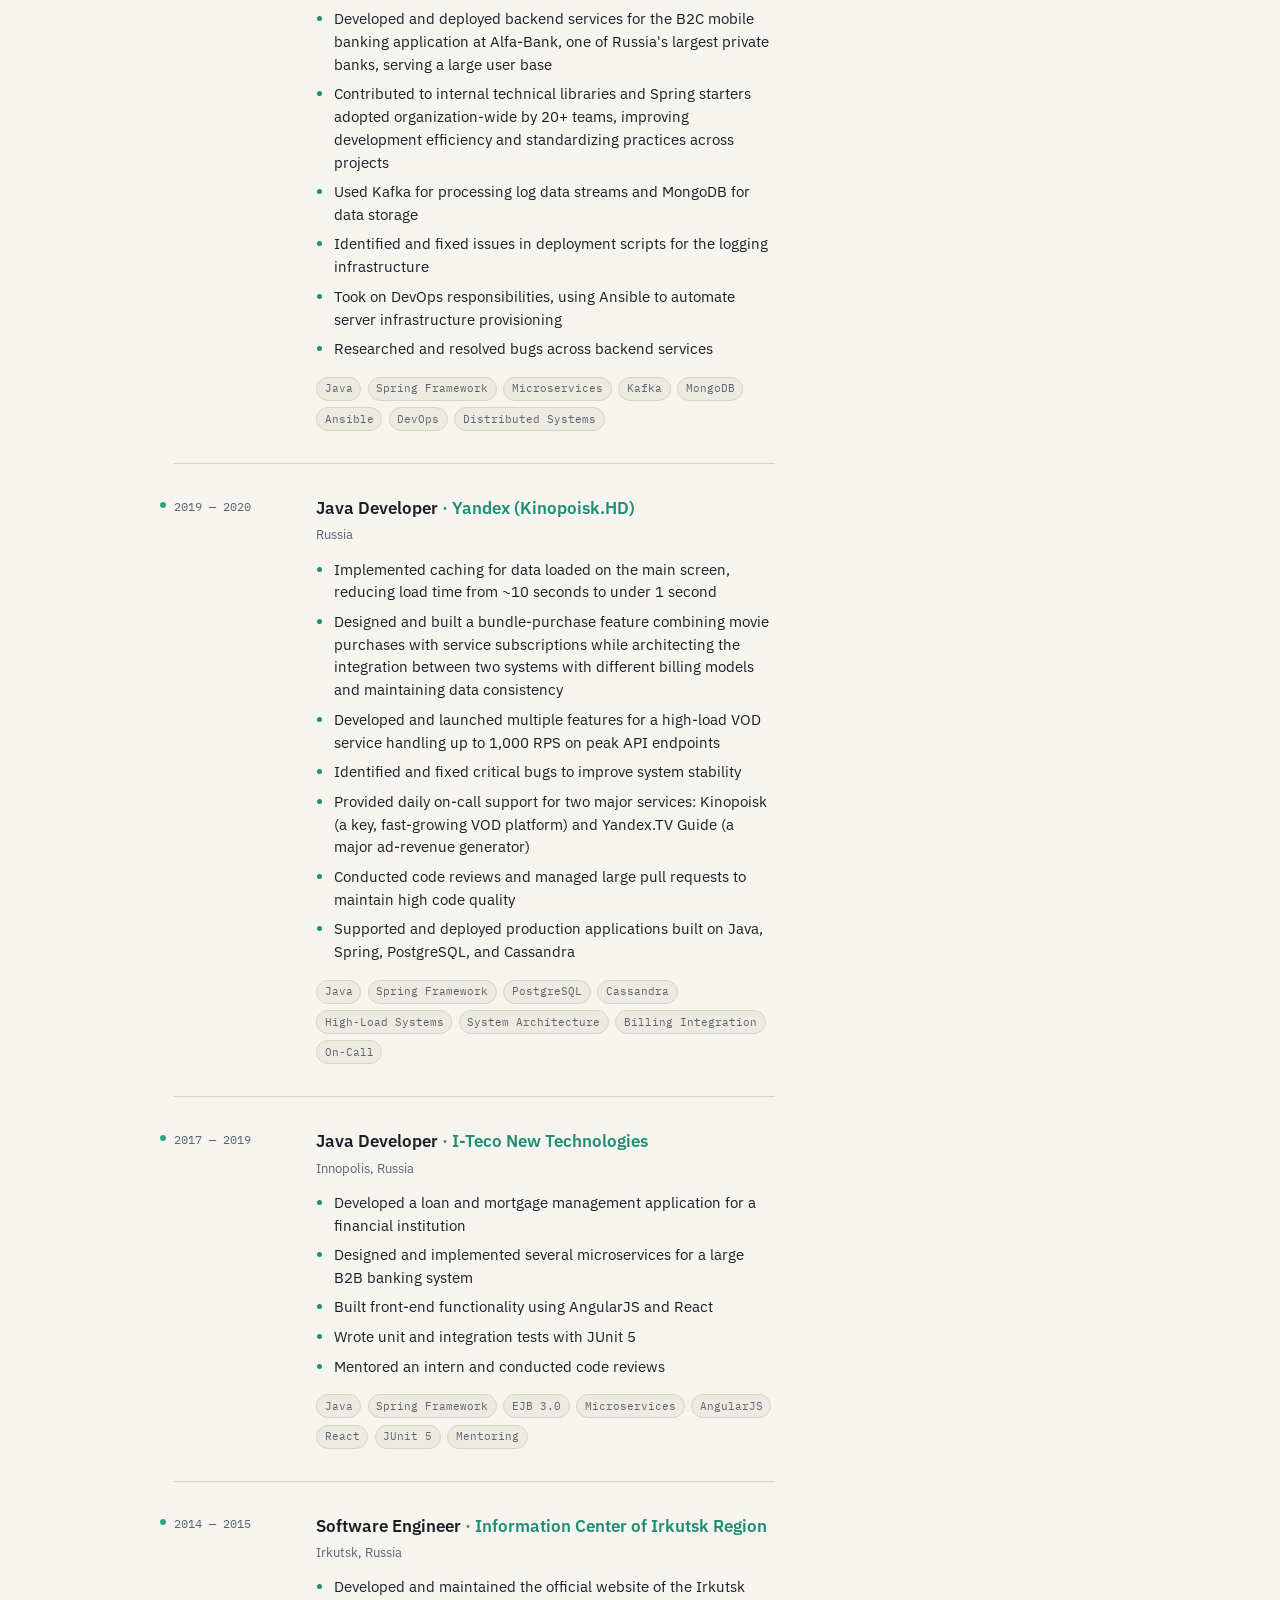
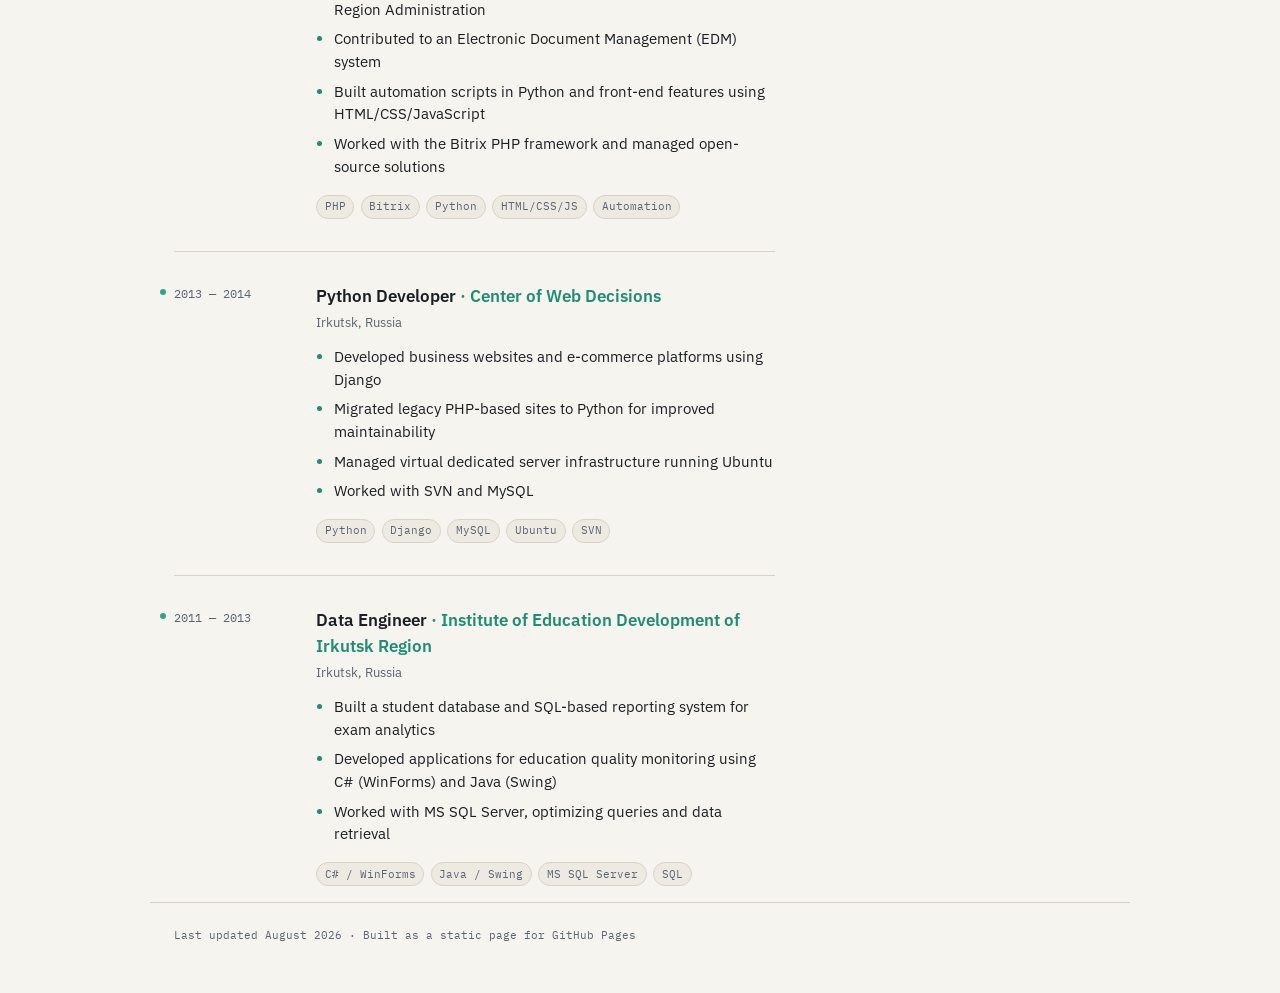
==== commit 2dd790e0: "Add money planner application with transaction management and JSON import/export features" ====
--- a/index.html
+++ b/index.html
@@ -287,6 +287,11 @@
     line-height: 1.6;
   }
 
+  .side-tools h4{ color: var(--text-soft); margin-bottom: 0.5rem; }
+  .tool-links{ display: flex; gap: 1rem; font-family: var(--mono); font-size: 0.75rem; color: var(--text-soft); }
+  .tool-links a{ text-decoration: none; border-bottom: 1px solid var(--rule); }
+  .tool-links a:hover, .tool-links a:focus-visible{ color: var(--accent-dim); border-color: var(--accent-dim); }
+
   footer{
     max-width: var(--max);
     margin: 0 auto;
@@ -603,7 +608,7 @@
         </li>
         <li>
           <svg viewBox="0 0 24 24" fill="none" stroke="currentColor" stroke-width="2" stroke-linecap="round" stroke-linejoin="round"><path d="M16 8a6 6 0 0 1 6 6v7h-4v-7a2 2 0 0 0-2-2 2 2 0 0 0-2 2v7h-4v-7a6 6 0 0 1 6-6z"></path><rect x="2" y="9" width="4" height="12"></rect><circle cx="4" cy="4" r="2"></circle></svg>
-          <a href="https://www.linkedin.com/in/dmitrii-polkovnikov" target="_blank" rel="noopener">LinkedIn</a>
+          <a href="https://www.linkedin.com/in/dmitrii-polkovnikov-275178109" target="_blank" rel="noopener">LinkedIn</a>
         </li>
         <li>
           <svg viewBox="0 0 24 24" fill="none" stroke="currentColor" stroke-width="2" stroke-linecap="round" stroke-linejoin="round"><polygon points="22 2 15 22 11 13 2 9 22 2"></polygon></svg>
@@ -667,6 +672,13 @@
         <span>Snowboarding</span><span>Video Games</span><span>Board games</span>
       </div>
     </div>
+    <nav class="side-block side-tools" aria-labelledby="tools-heading">
+      <h4 id="tools-heading">// tools</h4>
+      <div class="tool-links">
+        <a href="/todo/" title="Todo list">/todo</a>
+        <a href="/money/" title="Money planner">/money</a>
+      </div>
+    </nav>
   </aside>
 </div>
 
